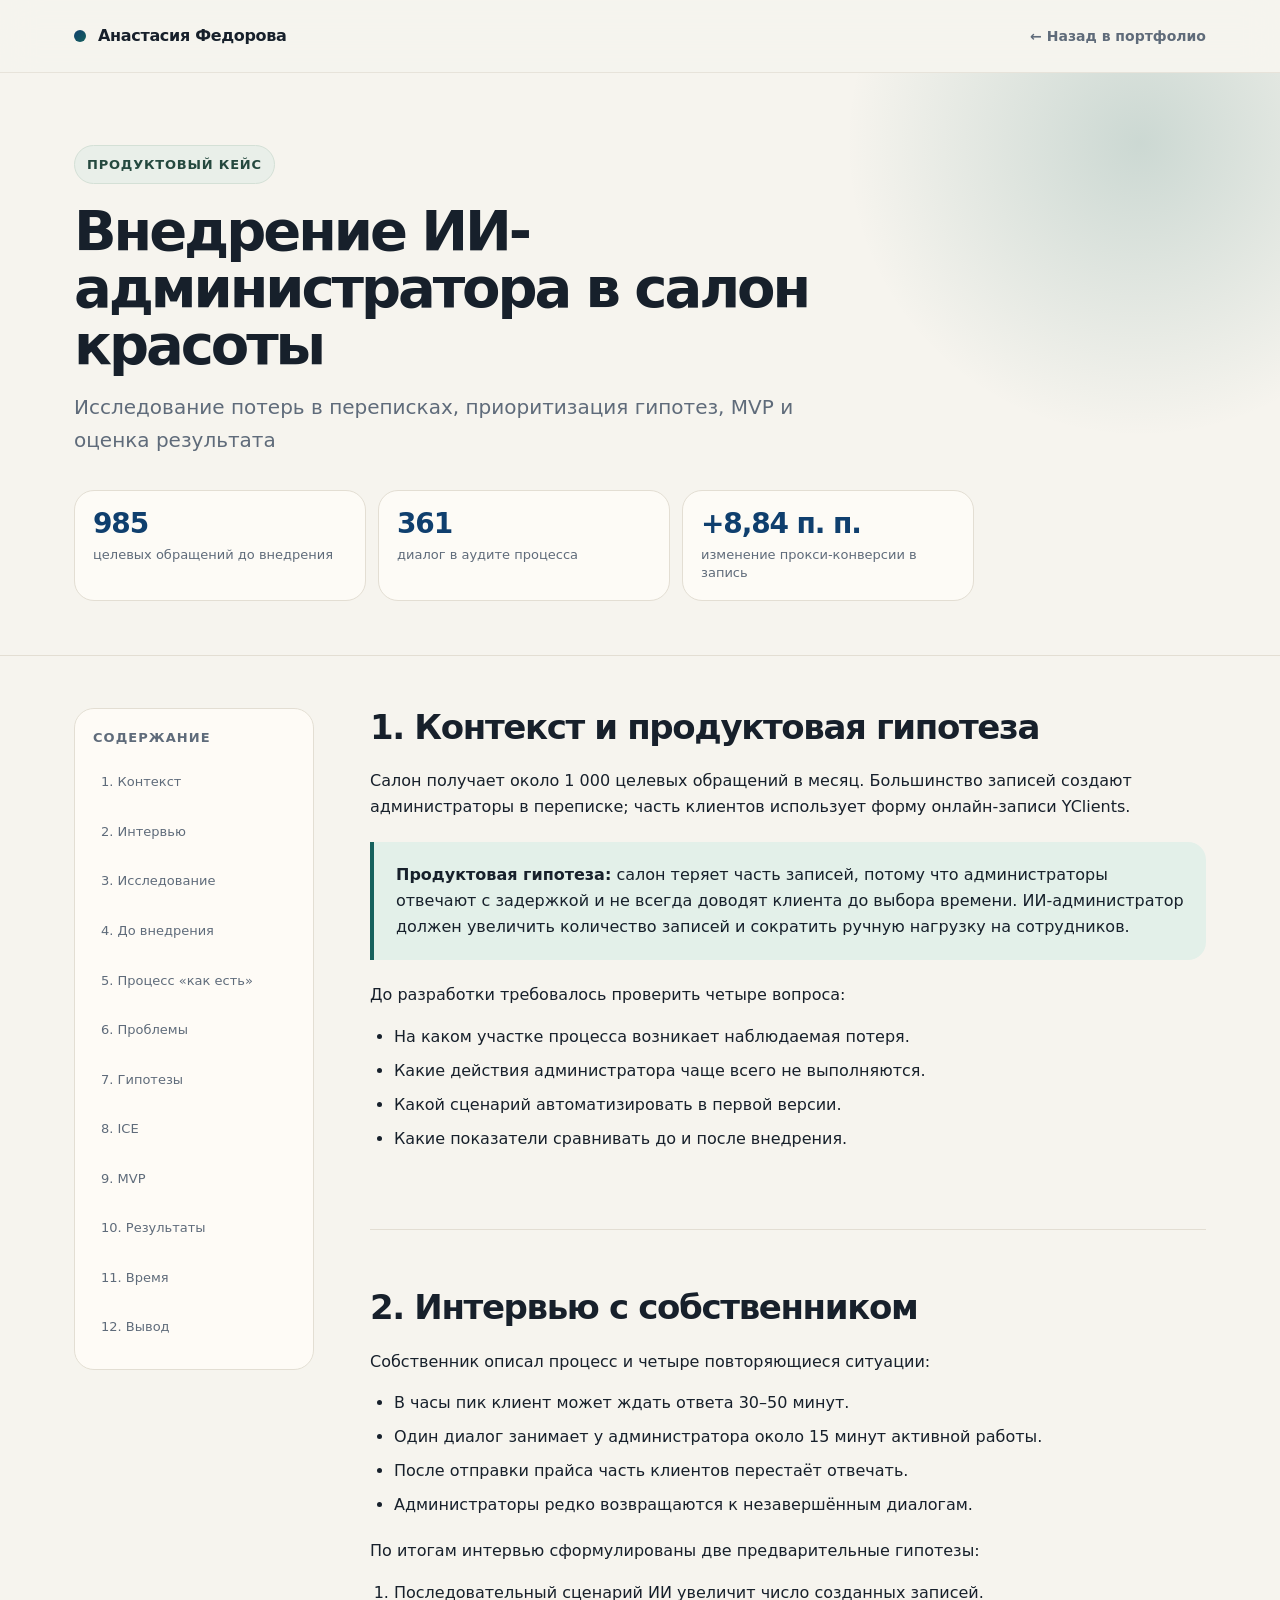
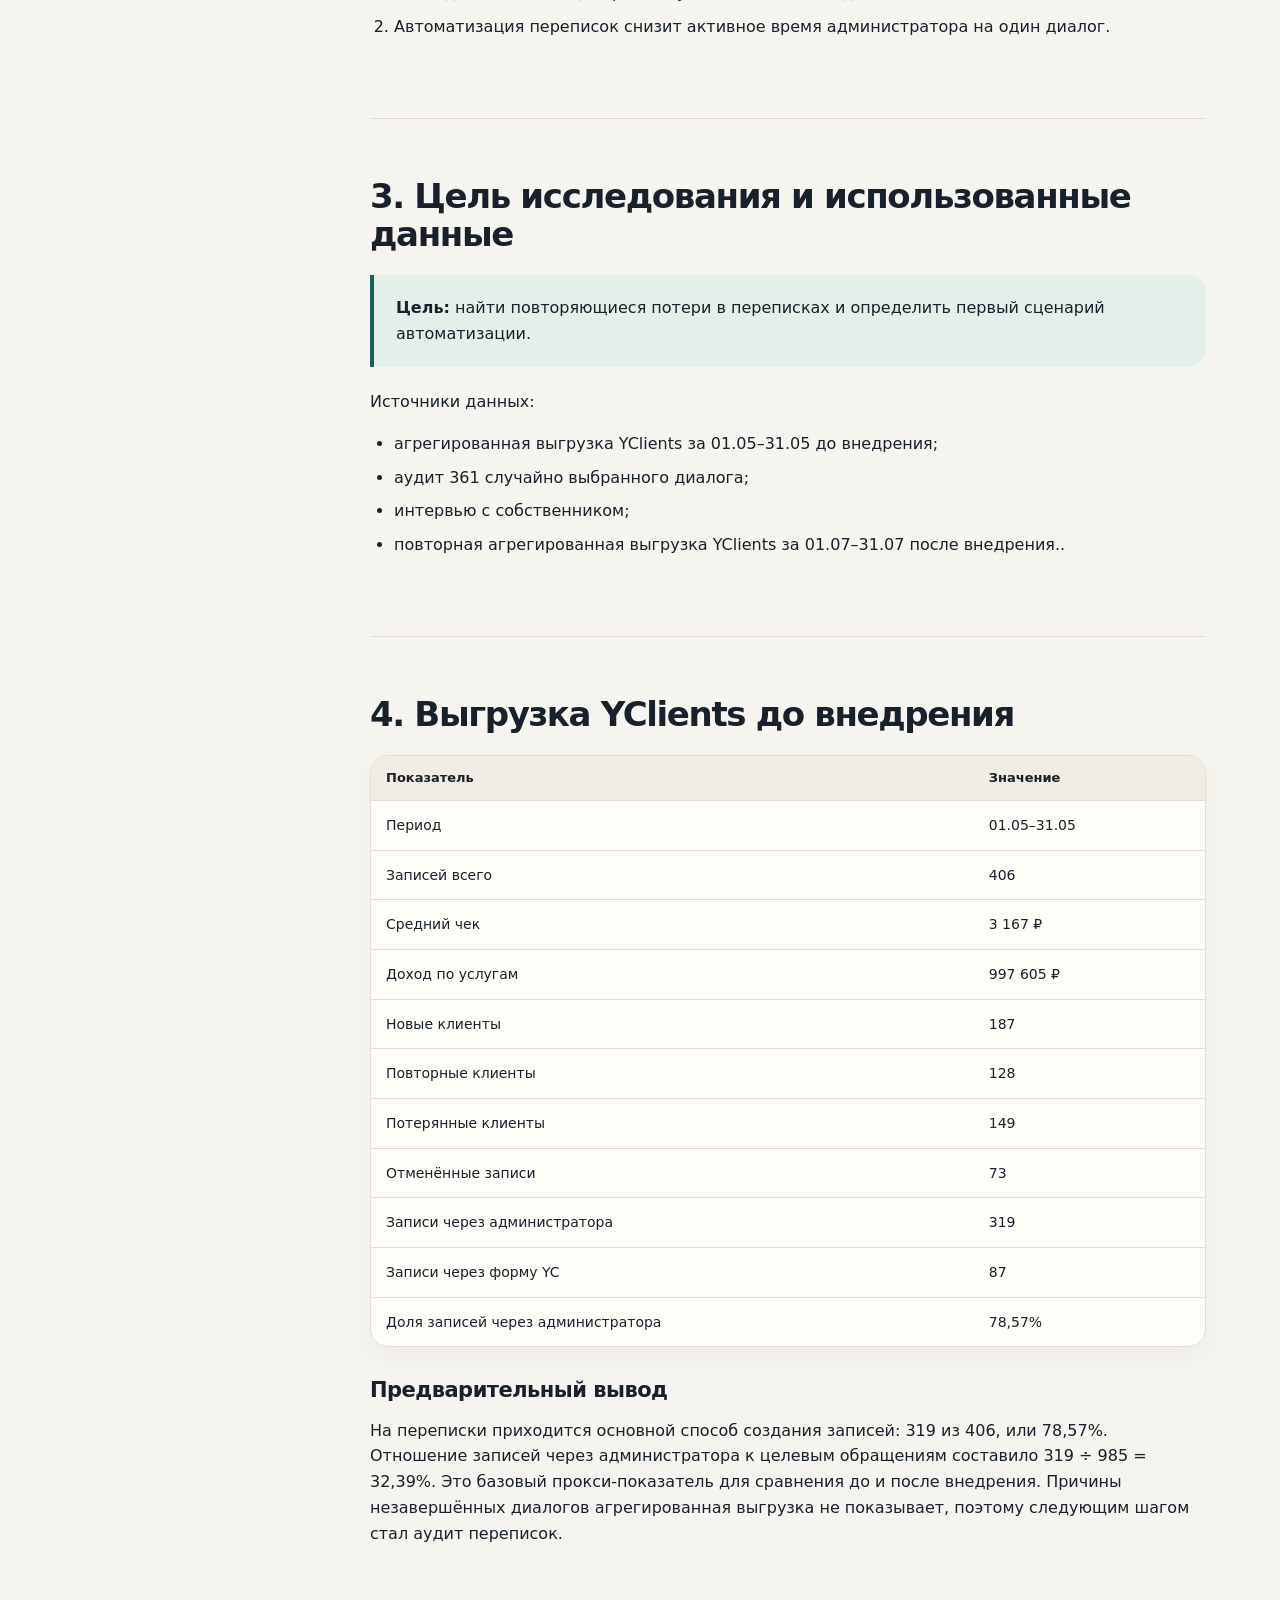
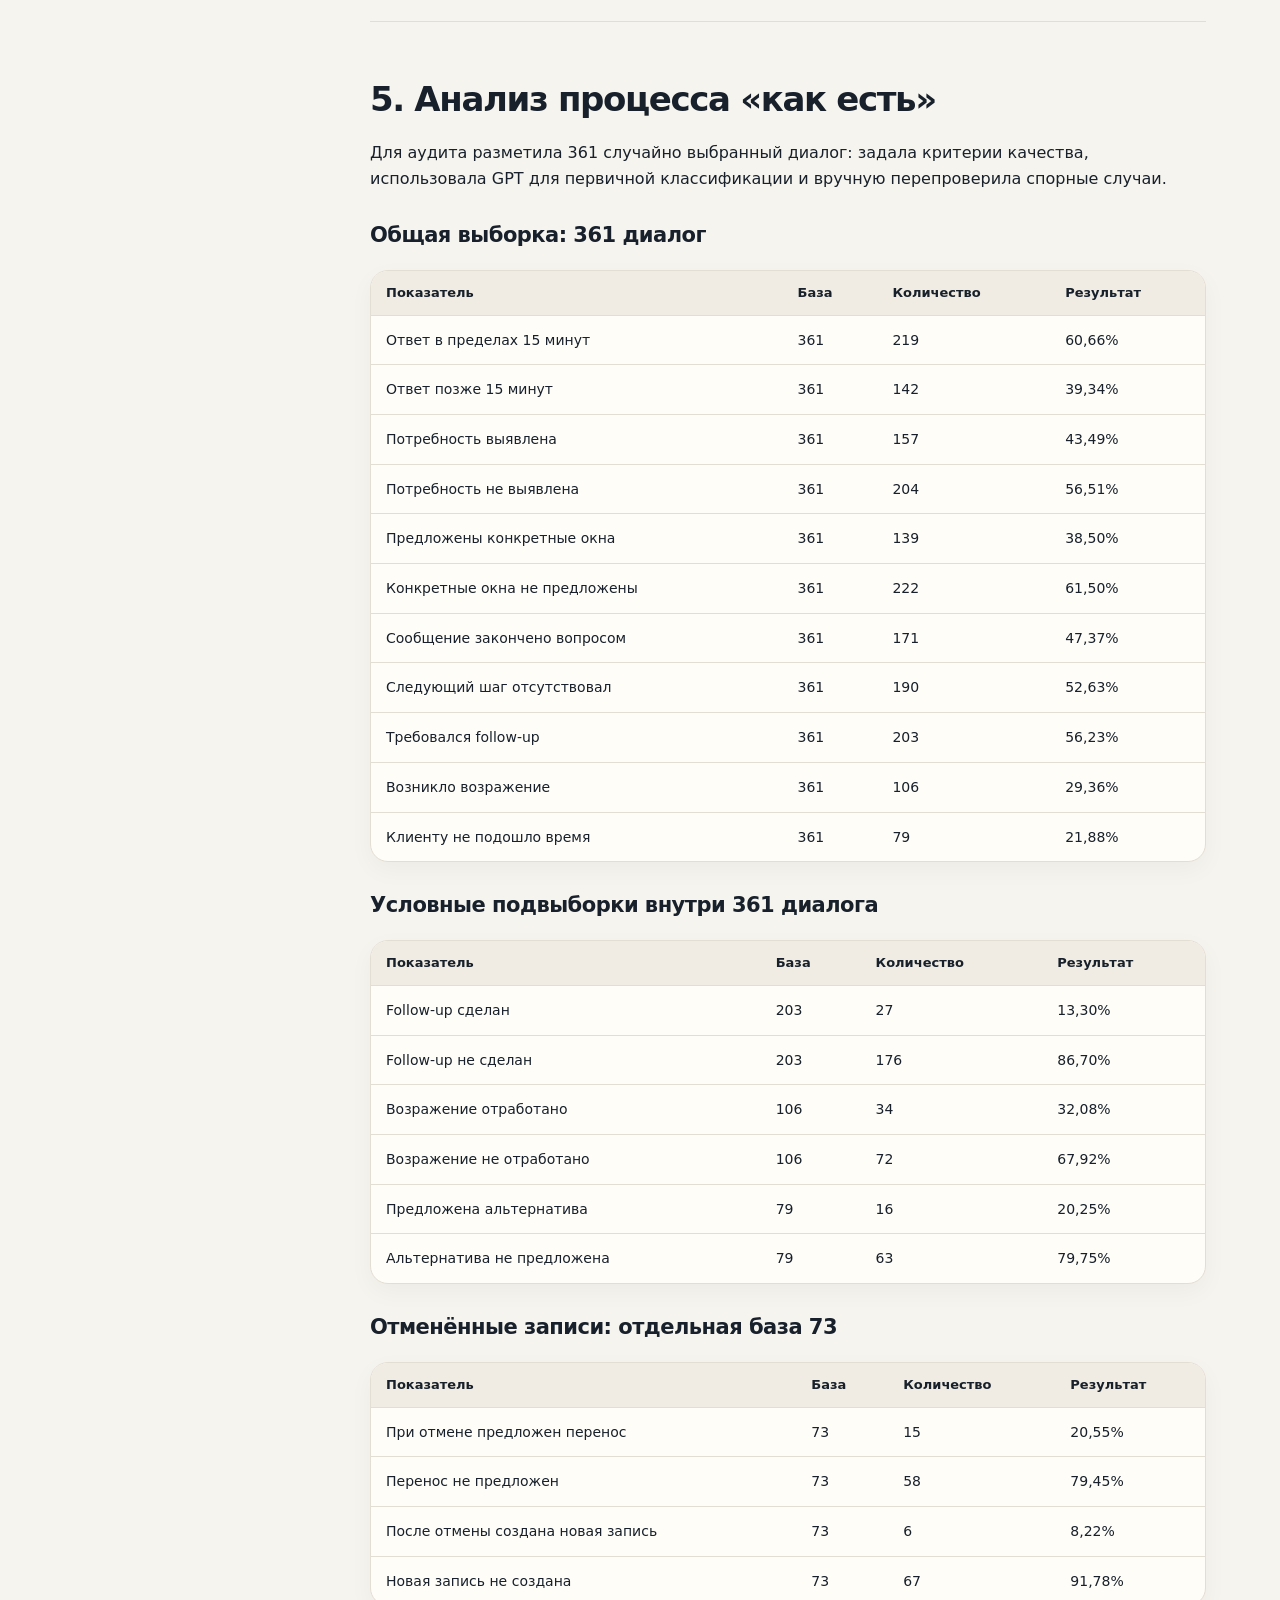
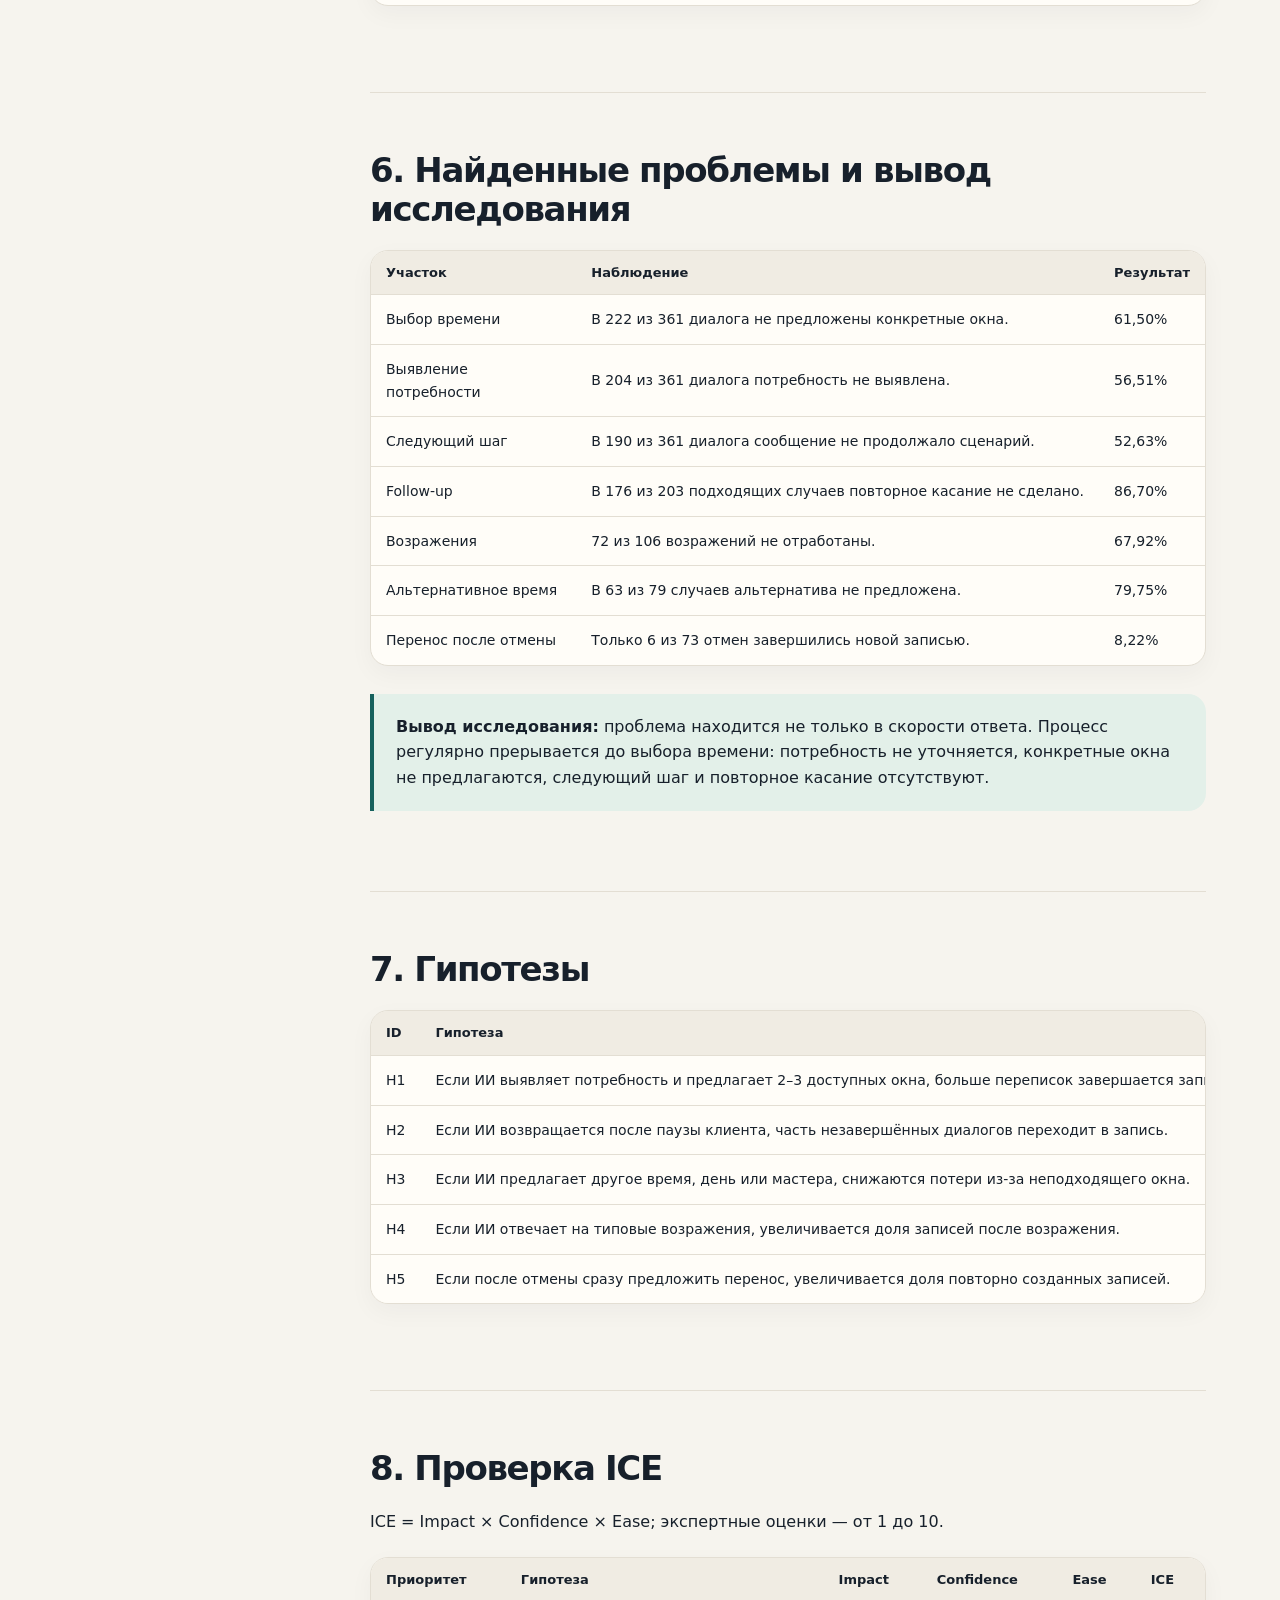
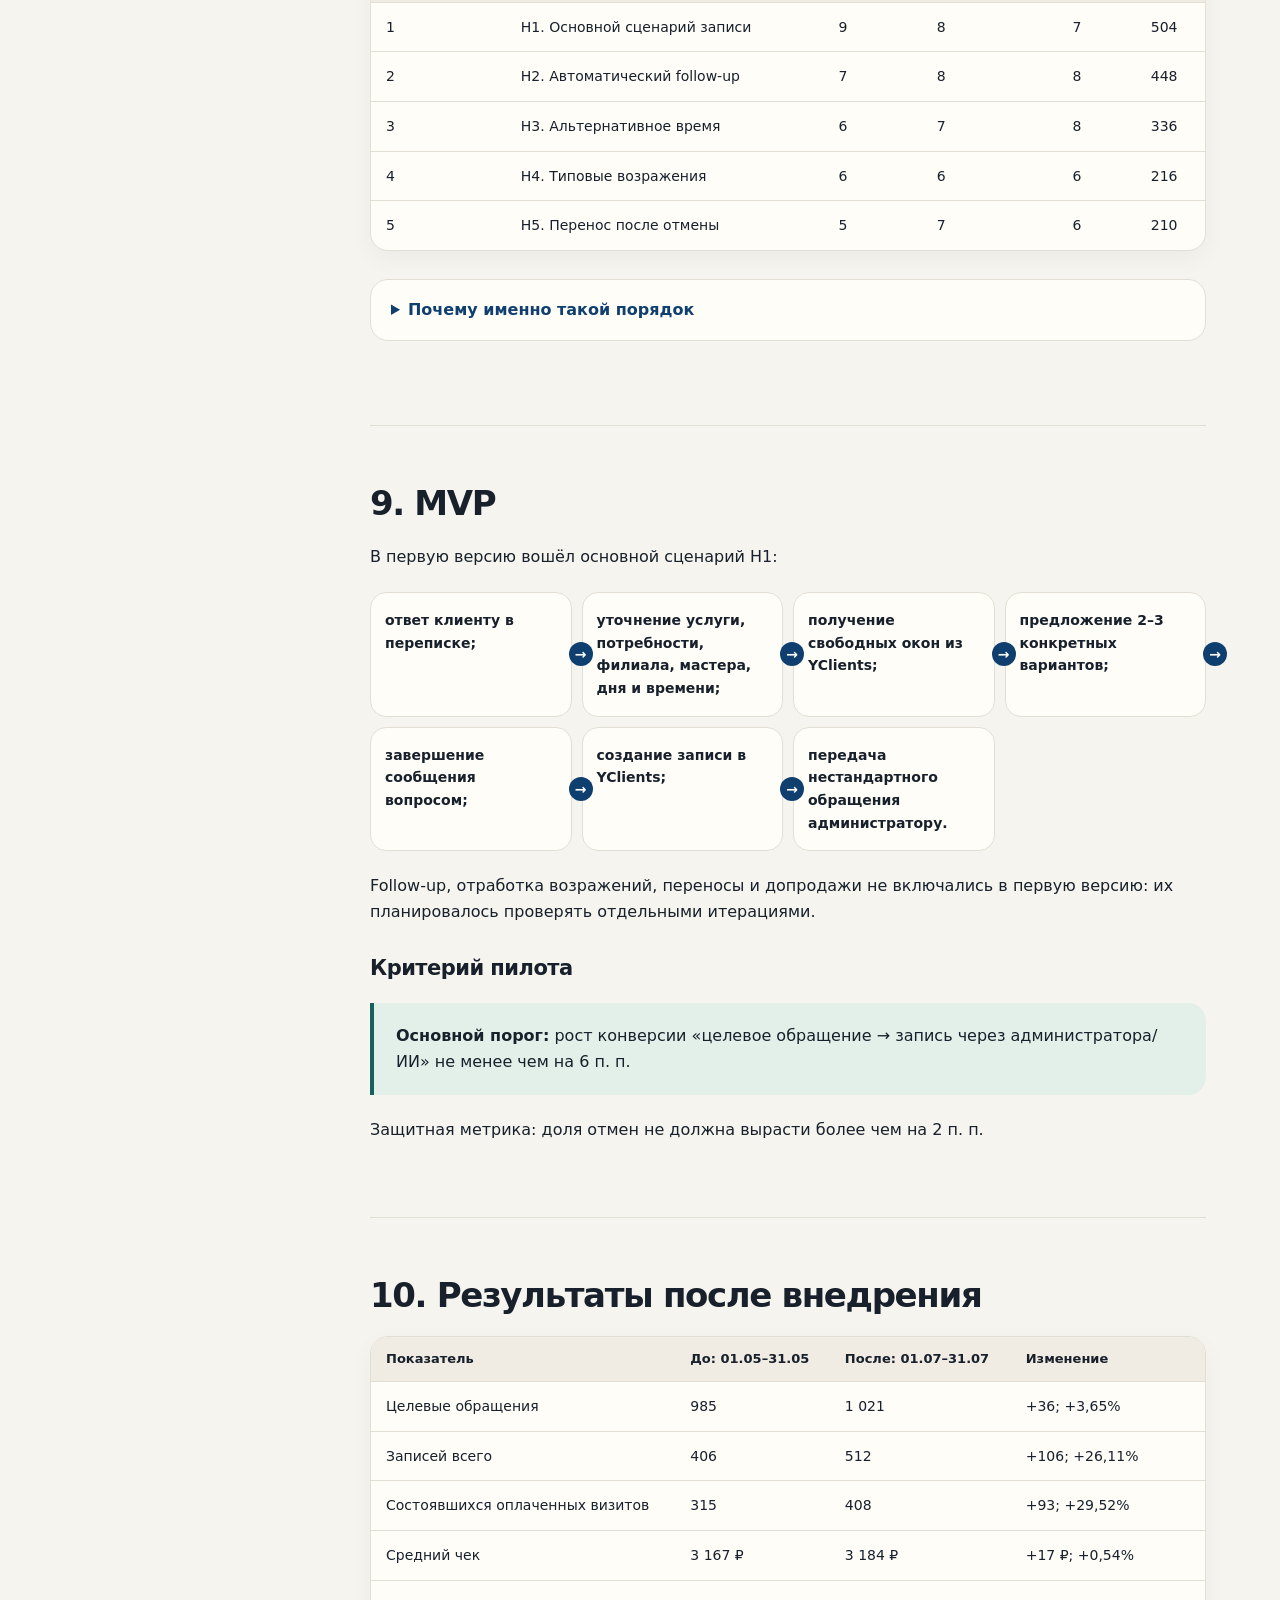
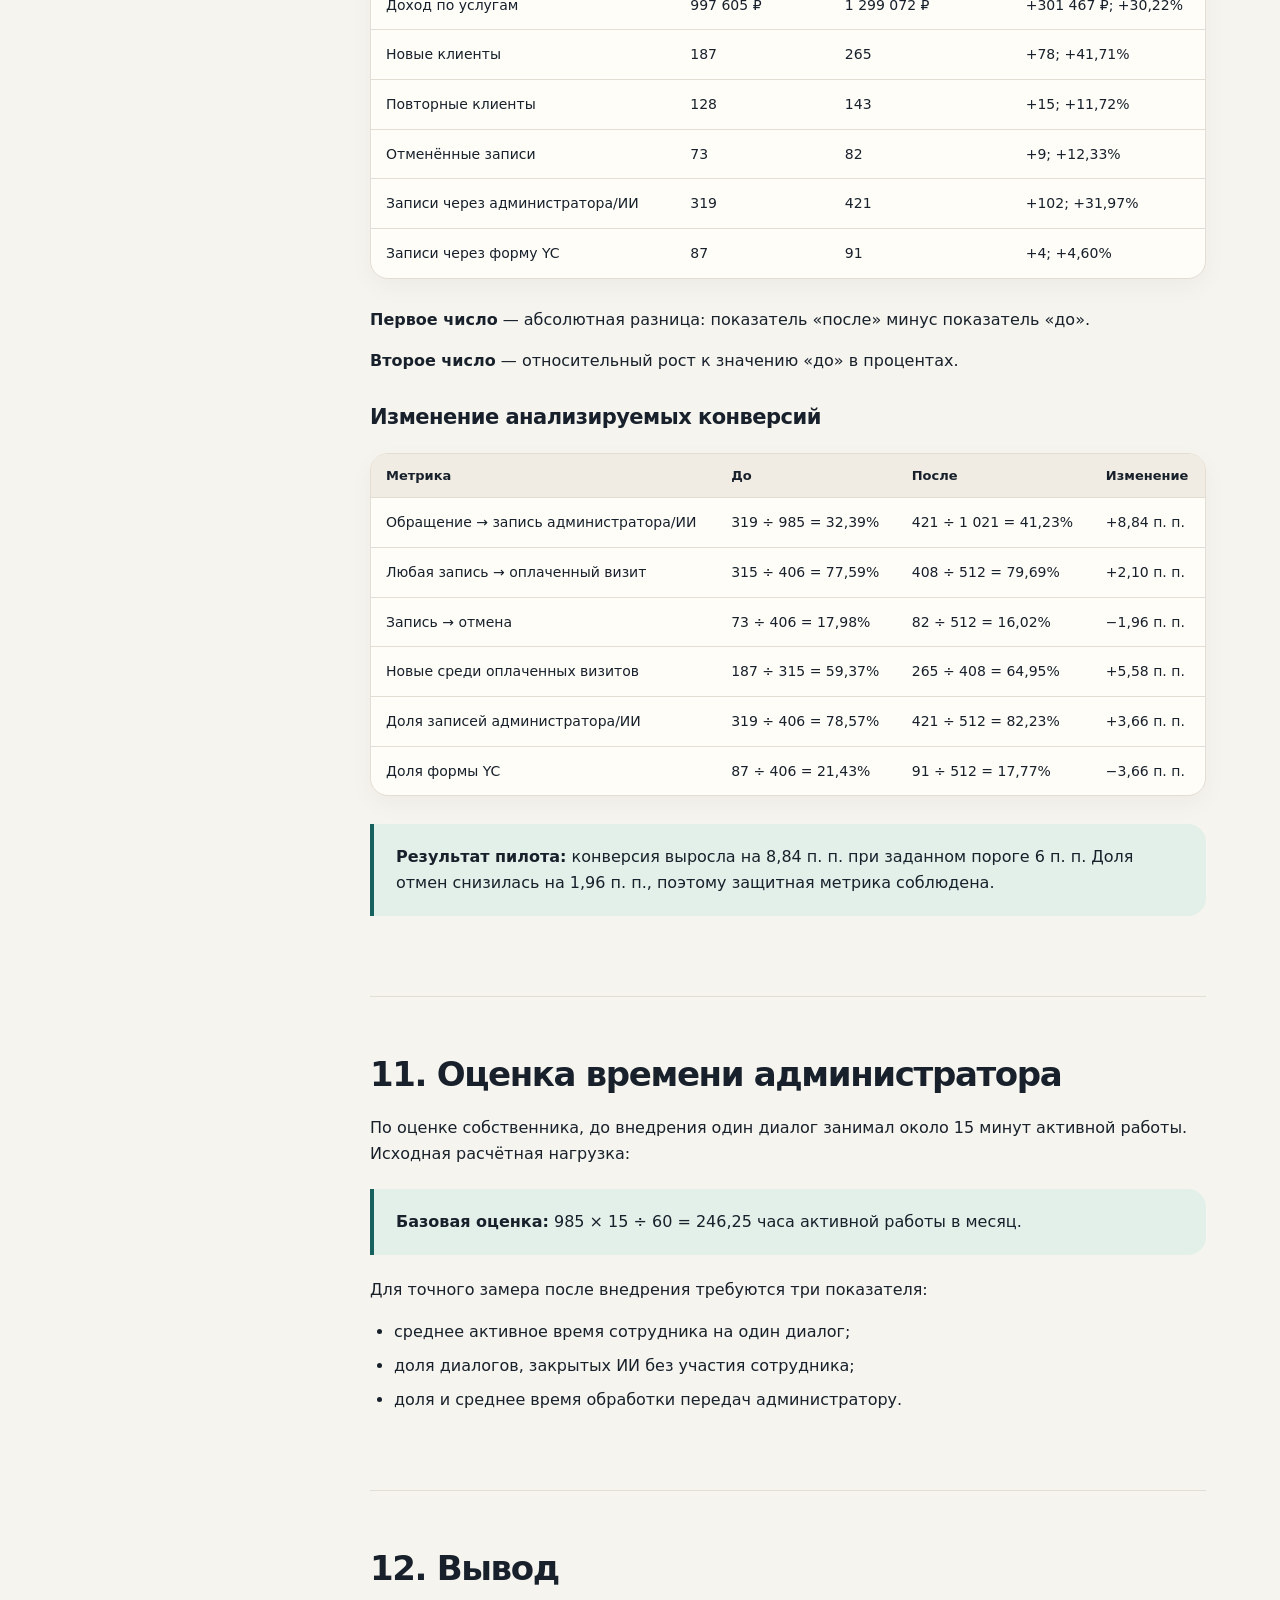
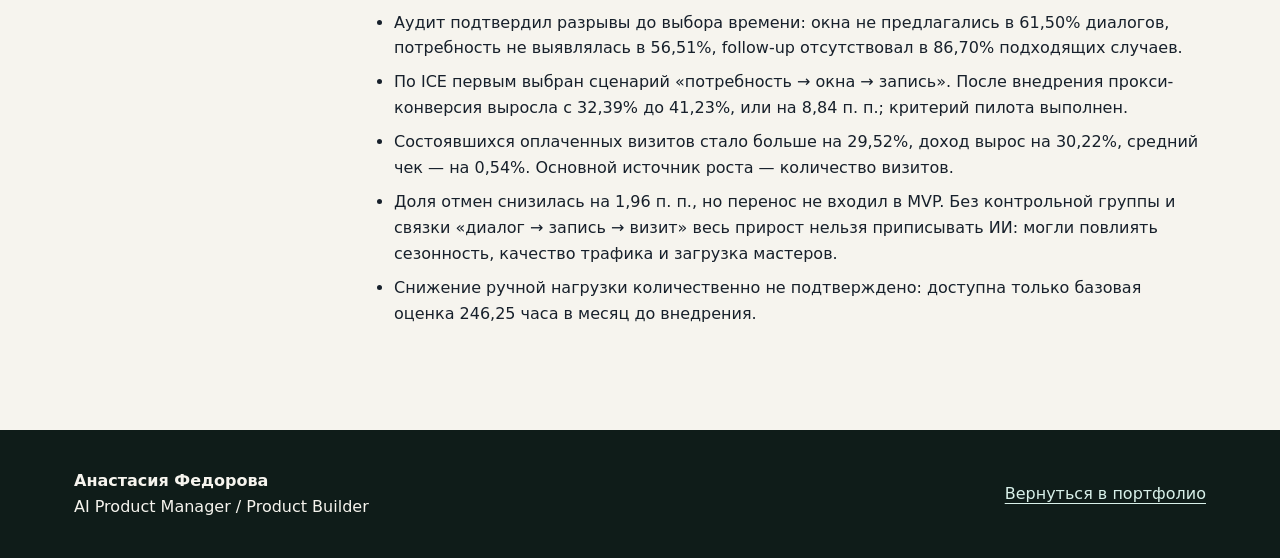
==== cases/ai-admin/index.html @ b1fe60ff "Add AI administrator case page" ====
<!DOCTYPE html>
<html lang="ru">
<head>
  <meta charset="utf-8">
  <meta name="viewport" content="width=device-width, initial-scale=1">
  <title>Внедрение ИИ-администратора в салон красоты</title>
  <meta name="description" content="Исследование потерь в переписках, приоритизация гипотез, MVP и оценка результата.">
  <link rel="stylesheet" href="../../assets/case.css">
</head>
<body>
<header class="site-header"><div class="wrap nav"><a class="brand" href="../../"><span class="brand-dot"></span><span>Анастасия Федорова</span></a><a class="back" href="../../#hermes">← Назад в портфолио</a></div></header>
<main>
<section class="case-hero"><div class="wrap">
  <div class="eyebrow">ПРОДУКТОВЫЙ КЕЙС</div>
  <h1>Внедрение ИИ-администратора в салон красоты</h1>
  <p class="lead">Исследование потерь в переписках, приоритизация гипотез, MVP и оценка результата</p>
  <div class="hero-stats" role="group" aria-label="Ключевые показатели">
    <div class="hero-stat"><strong>985</strong><span>целевых обращений до внедрения</span></div>
    <div class="hero-stat"><strong>361</strong><span>диалог в аудите процесса</span></div>
    <div class="hero-stat"><strong>+8,84 п. п.</strong><span>изменение прокси-конверсии в запись</span></div>
  </div>
</div></section>
<div class="wrap case-layout">
<nav class="toc" aria-label="Содержание кейса"><strong>Содержание</strong><ol>
  <li><a href="#context">1. Контекст</a></li><li><a href="#interview">2. Интервью</a></li><li><a href="#research">3. Исследование</a></li><li><a href="#before">4. До внедрения</a></li><li><a href="#as-is">5. Процесс «как есть»</a></li><li><a href="#problems">6. Проблемы</a></li><li><a href="#hypotheses">7. Гипотезы</a></li><li><a href="#ice">8. ICE</a></li><li><a href="#mvp">9. MVP</a></li><li><a href="#results">10. Результаты</a></li><li><a href="#time">11. Время</a></li><li><a href="#conclusion">12. Вывод</a></li>
</ol></nav>
<article class="case-body">
<section class="case-section" id="context">
  <h2>1. Контекст и продуктовая гипотеза</h2>
  <p>Салон получает около 1 000 целевых обращений в месяц. Большинство записей создают администраторы в переписке; часть клиентов использует форму онлайн-записи YClients.</p>
  <div class="callout"><p><strong>Продуктовая гипотеза:</strong> салон теряет часть записей, потому что администраторы отвечают с задержкой и не всегда доводят клиента до выбора времени. ИИ-администратор должен увеличить количество записей и сократить ручную нагрузку на сотрудников.</p></div>
  <p>До разработки требовалось проверить четыре вопроса:</p>
  <ul><li>На каком участке процесса возникает наблюдаемая потеря.</li><li>Какие действия администратора чаще всего не выполняются.</li><li>Какой сценарий автоматизировать в первой версии.</li><li>Какие показатели сравнивать до и после внедрения.</li></ul>
</section>
<section class="case-section" id="interview">
  <h2>2. Интервью с собственником</h2>
  <p>Собственник описал процесс и четыре повторяющиеся ситуации:</p>
  <ul><li>В часы пик клиент может ждать ответа 30–50 минут.</li><li>Один диалог занимает у администратора около 15 минут активной работы.</li><li>После отправки прайса часть клиентов перестаёт отвечать.</li><li>Администраторы редко возвращаются к незавершённым диалогам.</li></ul>
  <p>По итогам интервью сформулированы две предварительные гипотезы:</p>
  <ol><li>Последовательный сценарий ИИ увеличит число созданных записей.</li><li>Автоматизация переписок снизит активное время администратора на один диалог.</li></ol>
</section>
<section class="case-section" id="research">
  <h2>3. Цель исследования и использованные данные</h2>
  <div class="callout"><p><strong>Цель:</strong> найти повторяющиеся потери в переписках и определить первый сценарий автоматизации.</p></div>
  <p>Источники данных:</p>
  <ul><li>агрегированная выгрузка YClients за 01.05–31.05 до внедрения;</li><li>аудит 361 случайно выбранного диалога;</li><li>интервью с собственником;</li><li>повторная агрегированная выгрузка YClients за 01.07–31.07 после внедрения..</li></ul>
</section>
<section class="case-section" id="before">
  <h2>4. Выгрузка YClients до внедрения</h2>
  <div class="table-wrap"><table aria-label="Выгрузка YClients до внедрения"><thead><tr><th>Показатель</th><th>Значение</th></tr></thead><tbody>
    <tr><td>Период</td><td>01.05–31.05</td></tr><tr><td>Записей всего</td><td>406</td></tr><tr><td>Средний чек</td><td>3 167 ₽</td></tr><tr><td>Доход по услугам</td><td>997 605 ₽</td></tr><tr><td>Новые клиенты</td><td>187</td></tr><tr><td>Повторные клиенты</td><td>128</td></tr><tr><td>Потерянные клиенты</td><td>149</td></tr><tr><td>Отменённые записи</td><td>73</td></tr><tr><td>Записи через администратора</td><td>319</td></tr><tr><td>Записи через форму YC</td><td>87</td></tr><tr><td>Доля записей через администратора</td><td>78,57%</td></tr>
  </tbody></table></div>
  <h3>Предварительный вывод</h3>
  <p>На переписки приходится основной способ создания записей: 319 из 406, или 78,57%. Отношение записей через администратора к целевым обращениям составило 319 ÷ 985 = 32,39%. Это базовый прокси-показатель для сравнения до и после внедрения. Причины незавершённых диалогов агрегированная выгрузка не показывает, поэтому следующим шагом стал аудит переписок.</p>
</section>
<section class="case-section" id="as-is">
  <h2>5. Анализ процесса «как есть»</h2>
  <p>Для аудита разметила 361 случайно выбранный диалог: задала критерии качества, использовала GPT для первичной классификации и вручную перепроверила спорные случаи.</p>
  <h3>Общая выборка: 361 диалог</h3>
  <div class="table-wrap"><table aria-label="Общая выборка: 361 диалог"><thead><tr><th>Показатель</th><th>База</th><th>Количество</th><th>Результат</th></tr></thead><tbody>
    <tr><td>Ответ в пределах 15 минут</td><td>361</td><td>219</td><td>60,66%</td></tr><tr><td>Ответ позже 15 минут</td><td>361</td><td>142</td><td>39,34%</td></tr><tr><td>Потребность выявлена</td><td>361</td><td>157</td><td>43,49%</td></tr><tr><td>Потребность не выявлена</td><td>361</td><td>204</td><td>56,51%</td></tr><tr><td>Предложены конкретные окна</td><td>361</td><td>139</td><td>38,50%</td></tr><tr><td>Конкретные окна не предложены</td><td>361</td><td>222</td><td>61,50%</td></tr><tr><td>Сообщение закончено вопросом</td><td>361</td><td>171</td><td>47,37%</td></tr><tr><td>Следующий шаг отсутствовал</td><td>361</td><td>190</td><td>52,63%</td></tr><tr><td>Требовался follow-up</td><td>361</td><td>203</td><td>56,23%</td></tr><tr><td>Возникло возражение</td><td>361</td><td>106</td><td>29,36%</td></tr><tr><td>Клиенту не подошло время</td><td>361</td><td>79</td><td>21,88%</td></tr>
  </tbody></table></div>
  <h3>Условные подвыборки внутри 361 диалога</h3>
  <div class="table-wrap"><table aria-label="Условные подвыборки внутри 361 диалога"><thead><tr><th>Показатель</th><th>База</th><th>Количество</th><th>Результат</th></tr></thead><tbody>
    <tr><td>Follow-up сделан</td><td>203</td><td>27</td><td>13,30%</td></tr><tr><td>Follow-up не сделан</td><td>203</td><td>176</td><td>86,70%</td></tr><tr><td>Возражение отработано</td><td>106</td><td>34</td><td>32,08%</td></tr><tr><td>Возражение не отработано</td><td>106</td><td>72</td><td>67,92%</td></tr><tr><td>Предложена альтернатива</td><td>79</td><td>16</td><td>20,25%</td></tr><tr><td>Альтернатива не предложена</td><td>79</td><td>63</td><td>79,75%</td></tr>
  </tbody></table></div>
  <h3>Отменённые записи: отдельная база 73</h3>
  <div class="table-wrap"><table aria-label="Отменённые записи: отдельная база 73"><thead><tr><th>Показатель</th><th>База</th><th>Количество</th><th>Результат</th></tr></thead><tbody>
    <tr><td>При отмене предложен перенос</td><td>73</td><td>15</td><td>20,55%</td></tr><tr><td>Перенос не предложен</td><td>73</td><td>58</td><td>79,45%</td></tr><tr><td>После отмены создана новая запись</td><td>73</td><td>6</td><td>8,22%</td></tr><tr><td>Новая запись не создана</td><td>73</td><td>67</td><td>91,78%</td></tr>
  </tbody></table></div>
</section>
<section class="case-section" id="problems">
  <h2>6. Найденные проблемы и вывод исследования</h2>
  <div class="table-wrap"><table aria-label="Найденные проблемы и вывод исследования"><thead><tr><th>Участок</th><th>Наблюдение</th><th>Результат</th></tr></thead><tbody>
    <tr><td>Выбор времени</td><td>В 222 из 361 диалога не предложены конкретные окна.</td><td>61,50%</td></tr><tr><td>Выявление потребности</td><td>В 204 из 361 диалога потребность не выявлена.</td><td>56,51%</td></tr><tr><td>Следующий шаг</td><td>В 190 из 361 диалога сообщение не продолжало сценарий.</td><td>52,63%</td></tr><tr><td>Follow-up</td><td>В 176 из 203 подходящих случаев повторное касание не сделано.</td><td>86,70%</td></tr><tr><td>Возражения</td><td>72 из 106 возражений не отработаны.</td><td>67,92%</td></tr><tr><td>Альтернативное время</td><td>В 63 из 79 случаев альтернатива не предложена.</td><td>79,75%</td></tr><tr><td>Перенос после отмены</td><td>Только 6 из 73 отмен завершились новой записью.</td><td>8,22%</td></tr>
  </tbody></table></div>
  <div class="callout"><p><strong>Вывод исследования:</strong> проблема находится не только в скорости ответа. Процесс регулярно прерывается до выбора времени: потребность не уточняется, конкретные окна не предлагаются, следующий шаг и повторное касание отсутствуют.</p></div>
</section>
<section class="case-section" id="hypotheses">
  <h2>7. Гипотезы</h2>
  <div class="table-wrap"><table aria-label="Гипотезы"><thead><tr><th>ID</th><th>Гипотеза</th><th>Метрика</th></tr></thead><tbody>
    <tr><td>H1</td><td>Если ИИ выявляет потребность и предлагает 2–3 доступных окна, больше переписок завершается записью.</td><td>записи администратора/ИИ ÷ целевые обращения</td></tr><tr><td>H2</td><td>Если ИИ возвращается после паузы клиента, часть незавершённых диалогов переходит в запись.</td><td>Записи после follow-up</td></tr><tr><td>H3</td><td>Если ИИ предлагает другое время, день или мастера, снижаются потери из-за неподходящего окна.</td><td>Неподходящее время → запись</td></tr><tr><td>H4</td><td>Если ИИ отвечает на типовые возражения, увеличивается доля записей после возражения.</td><td>Возражение → запись</td></tr><tr><td>H5</td><td>Если после отмены сразу предложить перенос, увеличивается доля повторно созданных записей.</td><td>Отмена → новая запись</td></tr>
  </tbody></table></div>
</section>
<section class="case-section" id="ice">
  <h2>8. Проверка ICE</h2>
  <p>ICE = Impact × Confidence × Ease; экспертные оценки — от 1 до 10.</p>
  <div class="table-wrap"><table aria-label="Проверка ICE"><thead><tr><th>Приоритет</th><th>Гипотеза</th><th>Impact</th><th>Confidence</th><th>Ease</th><th>ICE</th></tr></thead><tbody>
    <tr><td>1</td><td>H1. Основной сценарий записи</td><td>9</td><td>8</td><td>7</td><td>504</td></tr><tr><td>2</td><td>H2. Автоматический follow-up</td><td>7</td><td>8</td><td>8</td><td>448</td></tr><tr><td>3</td><td>H3. Альтернативное время</td><td>6</td><td>7</td><td>8</td><td>336</td></tr><tr><td>4</td><td>H4. Типовые возражения</td><td>6</td><td>6</td><td>6</td><td>216</td></tr><tr><td>5</td><td>H5. Перенос после отмены</td><td>5</td><td>7</td><td>6</td><td>210</td></tr>
  </tbody></table></div>
  <details><summary>Почему именно такой порядок</summary><div class="details-body">
    <div class="table-wrap"><table aria-label="Почему именно такой порядок"><thead><tr><th>Гипотеза</th><th>Размер обнаруженного разрыва</th><th>Близость к основной метрике</th></tr></thead><tbody>
      <tr><td>Основной сценарий</td><td>190–222 диалога</td><td>Непосредственно ведёт к записи</td></tr><tr><td>Follow-up</td><td>176 случаев</td><td>Возвращает незавершённый диалог</td></tr><tr><td>Альтернативное время</td><td>63 случая</td><td>Сохраняет клиента с намерением записаться</td></tr><tr><td>Возражения</td><td>72 случая</td><td>Может вернуть часть сомневающихся</td></tr><tr><td>Перенос после отмены</td><td>73 отмены</td><td>Работает уже после созданной записи</td></tr>
    </tbody></table></div>
    <h3>H1. Основной сценарий записи — 504</h3><p>Гипотеза: если ИИ выявляет потребность, предлагает конкретные окна и задаёт следующий вопрос, больше переписок завершится записью.</p>
    <h4>Основание:</h4><ul><li>потребность не выявлена в 204 из 361 диалога — <strong>56,51%</strong>;</li><li>конкретные окна не предложены в 222 из 361 — <strong>61,50%</strong>;</li><li>следующий шаг отсутствовал в 190 из 361 — <strong>52,63%</strong>.</li></ul>
    <h4>Оценки:</h4><ul><li><strong>Impact — 9.</strong> Сценарий непосредственно ведёт к основной метрике — созданию записи. Он затрагивает больше половины проверенных диалогов.</li><li><strong>Confidence — 8.</strong> Аудит показывает сразу три крупных разрыва. Не 9–10, потому что мы не знаем, насколько каждый из них влияет на фактическую запись.</li><li><strong>Ease — 7.</strong> Сценарий понятен, но требует логики диалога, получения свободных окон и интеграции с YClients.</li></ul>
    <h3>H2. Автоматический follow-up — 448</h3><p>Гипотеза: если ИИ повторно обращается к клиенту после паузы, часть незавершённых диалогов перейдёт в запись.</p>
    <h4>Основание:</h4><ul><li>follow-up требовался в 203 диалогах;</li><li>сделан только в 27;</li><li>не сделан в 176;</li><li>доля выполненных follow-up — <strong>13,30%</strong>.</li></ul>
    <h4>Оценки:</h4><ul><li><strong>Impact — 7.</strong> Проблема крупная, но follow-up работает уже после того, как клиент не продолжил основной сценарий.</li><li><strong>Confidence — 8.</strong> Разрыв подтверждён большой подвыборкой: 176 пропущенных действий. Но связь follow-up с записью ещё не измерена.</li><li><strong>Ease — 8.</strong> Сценарий проще основной записи: определить паузу, отправить сообщение, остановить цепочку при ответе.</li></ul>
    <h3>H3. Альтернативное время — 336</h3><p>Гипотеза: если при неподходящем времени предложить другой день, время или мастера, часть клиентов продолжит запись.</p>
    <h4>Основание:</h4><ul><li>время не подошло в 79 диалогах;</li><li>альтернатива предложена в 16;</li><li>не предложена в 63;</li><li>доля предложения альтернативы — <strong>20,25%</strong>.</li></ul>
    <h4>Оценки:</h4><ul><li><strong>Impact — 6.</strong> Клиенты уже проявили намерение записаться, но сценарий относится только к подгруппе из 79 случаев.</li><li><strong>Confidence — 7.</strong> Проблема подтверждена аудитом, но неизвестно, сколько из 63 клиентов записались бы после альтернативы.</li><li><strong>Ease — 8.</strong> Если получение свободных окон уже реализовано, добавить 2–3 альтернативы относительно просто.</li></ul>
    <h3>H4. Типовые возражения — 216</h3><p>Гипотеза: если ИИ отрабатывает типовые возражения, увеличится доля записей после возражения.</p>
    <h4>Основание:</h4><ul><li>возражение возникло в 106 диалогах;</li><li>отработано в 34;</li><li>не отработано в 72;</li><li>доля отработки — <strong>32,08%</strong>.</li></ul>
    <h4>Оценки:</h4><ul><li><strong>Impact — 6.</strong> Потенциал есть, но возражения возникают не во всех диалогах и не каждое можно устранить ответом.</li><li><strong>Confidence — 6.</strong> Известно только наличие разрыва. Нет распределения возражений по типам и связи между отработкой и записью.</li><li><strong>Ease — 6.</strong> Нужно классифицировать возражения, подготовить ответы, учесть ограничения и настроить передачу сложных случаев сотруднику.</li></ul>
    <h3>H5. Перенос после отмены — 210</h3><p>Гипотеза: если после отмены сразу предложить перенос, увеличится количество повторно созданных записей.</p>
    <h4>Основание:</h4><ul><li>отменено 73 записи;</li><li>перенос предложен в 15 случаях — <strong>20,55%</strong>;</li><li>новая запись создана в 6 случаях — <strong>8,22%</strong>.</li></ul>
    <h4>Оценки:</h4><ul><li><strong>Impact — 5.</strong> Это важный сценарий, но он работает только после отмены и не влияет на первичное доведение обращения до записи.</li><li><strong>Confidence — 7.</strong> Низкая доля переносов подтверждена выгрузкой. Но неизвестно, были ли шесть новых записей результатом предложения переноса.</li><li><strong>Ease — 6.</strong> Нужны триггер отмены, получение новых окон, повторный контакт и защита от нежелательных сообщений.</li></ul>
    <p>H1 получила высший приоритет: она относится к основной базе обращений, опирается на несколько подтверждённых разрывов процесса и напрямую связана с созданием записи. Более низкий Ease отражает необходимость интеграции с YClients.</p>
  </div></details>
</section>
<section class="case-section" id="mvp">
  <h2>9. MVP</h2><p>В первую версию вошёл основной сценарий H1:</p>
  <div class="flow"><div>ответ клиенту в переписке;</div><div>уточнение услуги, потребности, филиала, мастера, дня и времени;</div><div>получение свободных окон из YClients;</div><div>предложение 2–3 конкретных вариантов;</div><div>завершение сообщения вопросом;</div><div>создание записи в YClients;</div><div>передача нестандартного обращения администратору.</div></div>
  <p>Follow-up, отработка возражений, переносы и допродажи не включались в первую версию: их планировалось проверять отдельными итерациями.</p>
  <h3>Критерий пилота</h3><div class="callout"><p><strong>Основной порог:</strong> рост конверсии «целевое обращение → запись через администратора/ИИ» не менее чем на 6 п. п.</p></div>
  <p>Защитная метрика: доля отмен не должна вырасти более чем на 2 п. п.</p>
</section>
<section class="case-section" id="results">
  <h2>10. Результаты после внедрения</h2>
  <div class="table-wrap"><table aria-label="Результаты после внедрения"><thead><tr><th>Показатель</th><th>До: 01.05–31.05</th><th>После: 01.07–31.07</th><th>Изменение</th></tr></thead><tbody>
    <tr><td>Целевые обращения</td><td>985</td><td>1 021</td><td>+36; +3,65%</td></tr><tr><td>Записей всего</td><td>406</td><td>512</td><td>+106; +26,11%</td></tr><tr><td>Состоявшихся оплаченных визитов</td><td>315</td><td>408</td><td>+93; +29,52%</td></tr><tr><td>Средний чек</td><td>3 167 ₽</td><td>3 184 ₽</td><td>+17 ₽; +0,54%</td></tr><tr><td>Доход по услугам</td><td>997 605 ₽</td><td>1 299 072 ₽</td><td>+301 467 ₽; +30,22%</td></tr><tr><td>Новые клиенты</td><td>187</td><td>265</td><td>+78; +41,71%</td></tr><tr><td>Повторные клиенты</td><td>128</td><td>143</td><td>+15; +11,72%</td></tr><tr><td>Отменённые записи</td><td>73</td><td>82</td><td>+9; +12,33%</td></tr><tr><td>Записи через администратора/ИИ</td><td>319</td><td>421</td><td>+102; +31,97%</td></tr><tr><td>Записи через форму YC</td><td>87</td><td>91</td><td>+4; +4,60%</td></tr>
  </tbody></table></div>
  <p><strong>Первое число</strong> — абсолютная разница: показатель «после» минус показатель «до».</p><p><strong>Второе число</strong> — относительный рост к значению «до» в процентах.</p>
  <h3>Изменение анализируемых конверсий</h3>
  <div class="table-wrap"><table aria-label="Изменение анализируемых конверсий"><thead><tr><th>Метрика</th><th>До</th><th>После</th><th>Изменение</th></tr></thead><tbody>
    <tr><td>Обращение → запись администратора/ИИ</td><td>319 ÷ 985 = 32,39%</td><td>421 ÷ 1 021 = 41,23%</td><td>+8,84 п. п.</td></tr><tr><td>Любая запись → оплаченный визит</td><td>315 ÷ 406 = 77,59%</td><td>408 ÷ 512 = 79,69%</td><td>+2,10 п. п.</td></tr><tr><td>Запись → отмена</td><td>73 ÷ 406 = 17,98%</td><td>82 ÷ 512 = 16,02%</td><td>−1,96 п. п.</td></tr><tr><td>Новые среди оплаченных визитов</td><td>187 ÷ 315 = 59,37%</td><td>265 ÷ 408 = 64,95%</td><td>+5,58 п. п.</td></tr><tr><td>Доля записей администратора/ИИ</td><td>319 ÷ 406 = 78,57%</td><td>421 ÷ 512 = 82,23%</td><td>+3,66 п. п.</td></tr><tr><td>Доля формы YC</td><td>87 ÷ 406 = 21,43%</td><td>91 ÷ 512 = 17,77%</td><td>−3,66 п. п.</td></tr>
  </tbody></table></div>
  <div class="callout"><p><strong>Результат пилота:</strong> конверсия выросла на 8,84 п. п. при заданном пороге 6 п. п. Доля отмен снизилась на 1,96 п. п., поэтому защитная метрика соблюдена.</p></div>
</section>
<section class="case-section" id="time">
  <h2>11. Оценка времени администратора</h2><p>По оценке собственника, до внедрения один диалог занимал около 15 минут активной работы. Исходная расчётная нагрузка:</p>
  <div class="callout"><p><strong>Базовая оценка:</strong> 985 × 15 ÷ 60 = 246,25 часа активной работы в месяц.</p></div>
  <p>Для точного замера после внедрения требуются три показателя:</p><ul><li>среднее активное время сотрудника на один диалог;</li><li>доля диалогов, закрытых ИИ без участия сотрудника;</li><li>доля и среднее время обработки передач администратору.</li></ul>
</section>
<section class="case-section" id="conclusion">
  <h2>12. Вывод</h2><ul>
    <li>Аудит подтвердил разрывы до выбора времени: окна не предлагались в 61,50% диалогов, потребность не выявлялась в 56,51%, follow-up отсутствовал в 86,70% подходящих случаев.</li>
    <li>По ICE первым выбран сценарий «потребность → окна → запись». После внедрения прокси-конверсия выросла с 32,39% до 41,23%, или на 8,84 п. п.; критерий пилота выполнен.</li>
    <li>Состоявшихся оплаченных визитов стало больше на 29,52%, доход вырос на 30,22%, средний чек — на 0,54%. Основной источник роста — количество визитов.</li>
    <li>Доля отмен снизилась на 1,96 п. п., но перенос не входил в MVP. Без контрольной группы и связки «диалог → запись → визит» весь прирост нельзя приписывать ИИ: могли повлиять сезонность, качество трафика и загрузка мастеров.</li>
    <li>Снижение ручной нагрузки количественно не подтверждено: доступна только базовая оценка 246,25 часа в месяц до внедрения.</li>
  </ul>
</section>
</article></div>
</main>
<footer class="footer"><div class="wrap footer-inner"><div><strong>Анастасия Федорова</strong><br>AI Product Manager / Product Builder</div><a href="../../#hermes">Вернуться в портфолио</a></div></footer>
</body>
</html>
---- assets/case.css ----
:root{
  --bg:#f6f4ee;--paper:#fffdf8;--ink:#17202b;--muted:#5f6b7a;--line:#e3ded3;
  --accent:#0f3f6e;--accent2:#16615d;--green:#e3f0e9;--sand:#eee5d2;
  --shadow:0 18px 50px rgba(23,32,43,.10);--radius:24px;--max:1180px;
}
*{box-sizing:border-box}
html{scroll-behavior:smooth;scroll-padding-top:92px}
body{margin:0;font-family:Inter,ui-sans-serif,system-ui,-apple-system,BlinkMacSystemFont,"Segoe UI",Arial,sans-serif;background:var(--bg);color:var(--ink);line-height:1.62}
a{color:inherit;text-decoration:none}
a:focus-visible,summary:focus-visible{outline:3px solid #e5a83d;outline-offset:4px;border-radius:8px}
.wrap{max-width:var(--max);margin:0 auto;padding:0 24px}
.site-header{position:sticky;top:0;z-index:30;background:rgba(246,244,238,.9);backdrop-filter:blur(18px);border-bottom:1px solid rgba(227,222,211,.75)}
.nav{min-height:72px;display:flex;align-items:center;justify-content:space-between;gap:24px}
.brand{display:flex;align-items:center;gap:12px;font-weight:800;letter-spacing:-.02em}
.brand-dot{width:12px;height:12px;border-radius:50%;background:linear-gradient(135deg,var(--accent),var(--accent2))}
.back{font-size:14px;color:var(--muted);font-weight:700}
.back:hover{color:var(--ink)}
.case-hero{padding:72px 0 54px;position:relative;overflow:hidden;border-bottom:1px solid var(--line)}
.case-hero:before{content:"";position:absolute;right:-170px;top:-240px;width:620px;height:620px;border-radius:50%;background:radial-gradient(circle,rgba(22,97,93,.19),transparent 67%);pointer-events:none}
.eyebrow{display:inline-flex;padding:8px 12px;border:1px solid #d4e0d6;border-radius:999px;background:#e9efe9;color:#25493f;font-size:13px;font-weight:800;text-transform:uppercase;letter-spacing:.06em}
h1{font-size:56px;line-height:1.02;letter-spacing:-.055em;margin:18px 0 18px;max-width:900px}
.lead{font-size:20px;color:var(--muted);max-width:780px;margin:0}
.hero-stats{display:grid;grid-template-columns:repeat(3,1fr);gap:12px;margin-top:34px;max-width:900px}
.hero-stat{background:rgba(255,253,248,.82);border:1px solid var(--line);border-radius:20px;padding:18px}
.hero-stat strong{display:block;color:var(--accent);font-size:28px;line-height:1.1;letter-spacing:-.04em}
.hero-stat span{display:block;margin-top:6px;color:var(--muted);font-size:13px;line-height:1.4}
.case-layout{display:grid;grid-template-columns:240px minmax(0,840px);gap:56px;align-items:start;padding-top:52px;padding-bottom:84px}
.toc{position:sticky;top:96px;border:1px solid var(--line);border-radius:20px;background:rgba(255,253,248,.82);padding:18px}
.toc strong{display:block;margin-bottom:10px;font-size:13px;text-transform:uppercase;letter-spacing:.08em;color:var(--muted)}
.toc ol{list-style:none;padding:0;margin:0;display:grid;gap:2px}
.toc a{display:block;padding:7px 8px;border-radius:9px;color:var(--muted);font-size:13px;line-height:1.35}
.toc a:hover{background:var(--green);color:var(--ink)}
.case-body{min-width:0}
.case-section{padding:0 0 58px;margin:0 0 58px;border-bottom:1px solid var(--line)}
.case-section:last-child{border-bottom:0;margin-bottom:0;padding-bottom:0}
h2{font-size:34px;line-height:1.12;letter-spacing:-.04em;margin:0 0 22px}
h3{font-size:21px;line-height:1.25;letter-spacing:-.025em;margin:30px 0 14px}
h4{font-size:17px;margin:24px 0 10px}
p{margin:0 0 16px}
ul,ol{margin:14px 0 20px;padding-left:24px}
li{margin:8px 0}
.callout{padding:20px 22px;margin:22px 0;border-left:4px solid var(--accent2);border-radius:0 18px 18px 0;background:var(--green)}
.callout p:last-child{margin-bottom:0}
.table-wrap{overflow-x:auto;margin:22px 0 28px;border:1px solid var(--line);border-radius:18px;background:var(--paper);box-shadow:0 8px 24px rgba(23,32,43,.04)}
table{width:100%;border-collapse:collapse;min-width:620px;font-size:14px}
caption{text-align:left;padding:14px 16px;font-weight:800;color:var(--muted);background:#f0ece3}
th,td{padding:13px 15px;text-align:left;vertical-align:middle;border-bottom:1px solid var(--line)}
th{background:#f0ece3;font-size:13px;line-height:1.35}
td:not(:first-child),th:not(:first-child){white-space:nowrap}
tr:last-child td{border-bottom:0}
.flow{display:grid;grid-template-columns:repeat(4,1fr);gap:10px;margin:22px 0}
.flow div{position:relative;padding:16px 14px;border:1px solid var(--line);border-radius:16px;background:var(--paper);font-size:14px;font-weight:700}
.flow div:not(:last-child):after{content:"→";position:absolute;right:-10px;top:50%;transform:translate(50%,-50%);width:24px;height:24px;display:grid;place-items:center;border-radius:50%;background:var(--accent);color:#fff;z-index:2}
details{margin:26px 0;border:1px solid var(--line);border-radius:18px;background:var(--paper);overflow:hidden}
summary{cursor:pointer;padding:17px 20px;font-weight:800;color:var(--accent)}
details[open] summary{border-bottom:1px solid var(--line);background:#f0ece3}
.details-body{padding:4px 20px 22px}
.footer{padding:38px 0;background:#0f1c19;color:#f6f4ee}
.footer-inner{display:flex;justify-content:space-between;gap:24px;align-items:center}
.footer a{text-decoration:underline;text-underline-offset:4px;color:#d9f1ea}
@media(max-width:980px){
  h1{font-size:46px}.case-layout{grid-template-columns:1fr;gap:28px}.toc{position:relative;top:auto}.toc ol{grid-template-columns:repeat(3,1fr)}
  .flow{grid-template-columns:repeat(2,1fr)}.flow div:nth-child(2):after{display:none}
}
@media(max-width:640px){
  .wrap{padding:0 16px}.case-hero{padding:48px 0 38px}h1{font-size:36px}.lead{font-size:17px}.hero-stats{grid-template-columns:1fr}.case-layout{padding-top:32px;padding-bottom:60px}
  .toc ol{grid-template-columns:1fr 1fr}.case-section{padding-bottom:40px;margin-bottom:40px}h2{font-size:28px}.flow{grid-template-columns:1fr}.flow div:not(:last-child):after{display:none}.footer-inner{display:block}.footer-inner a{display:inline-block;margin-top:12px}
}
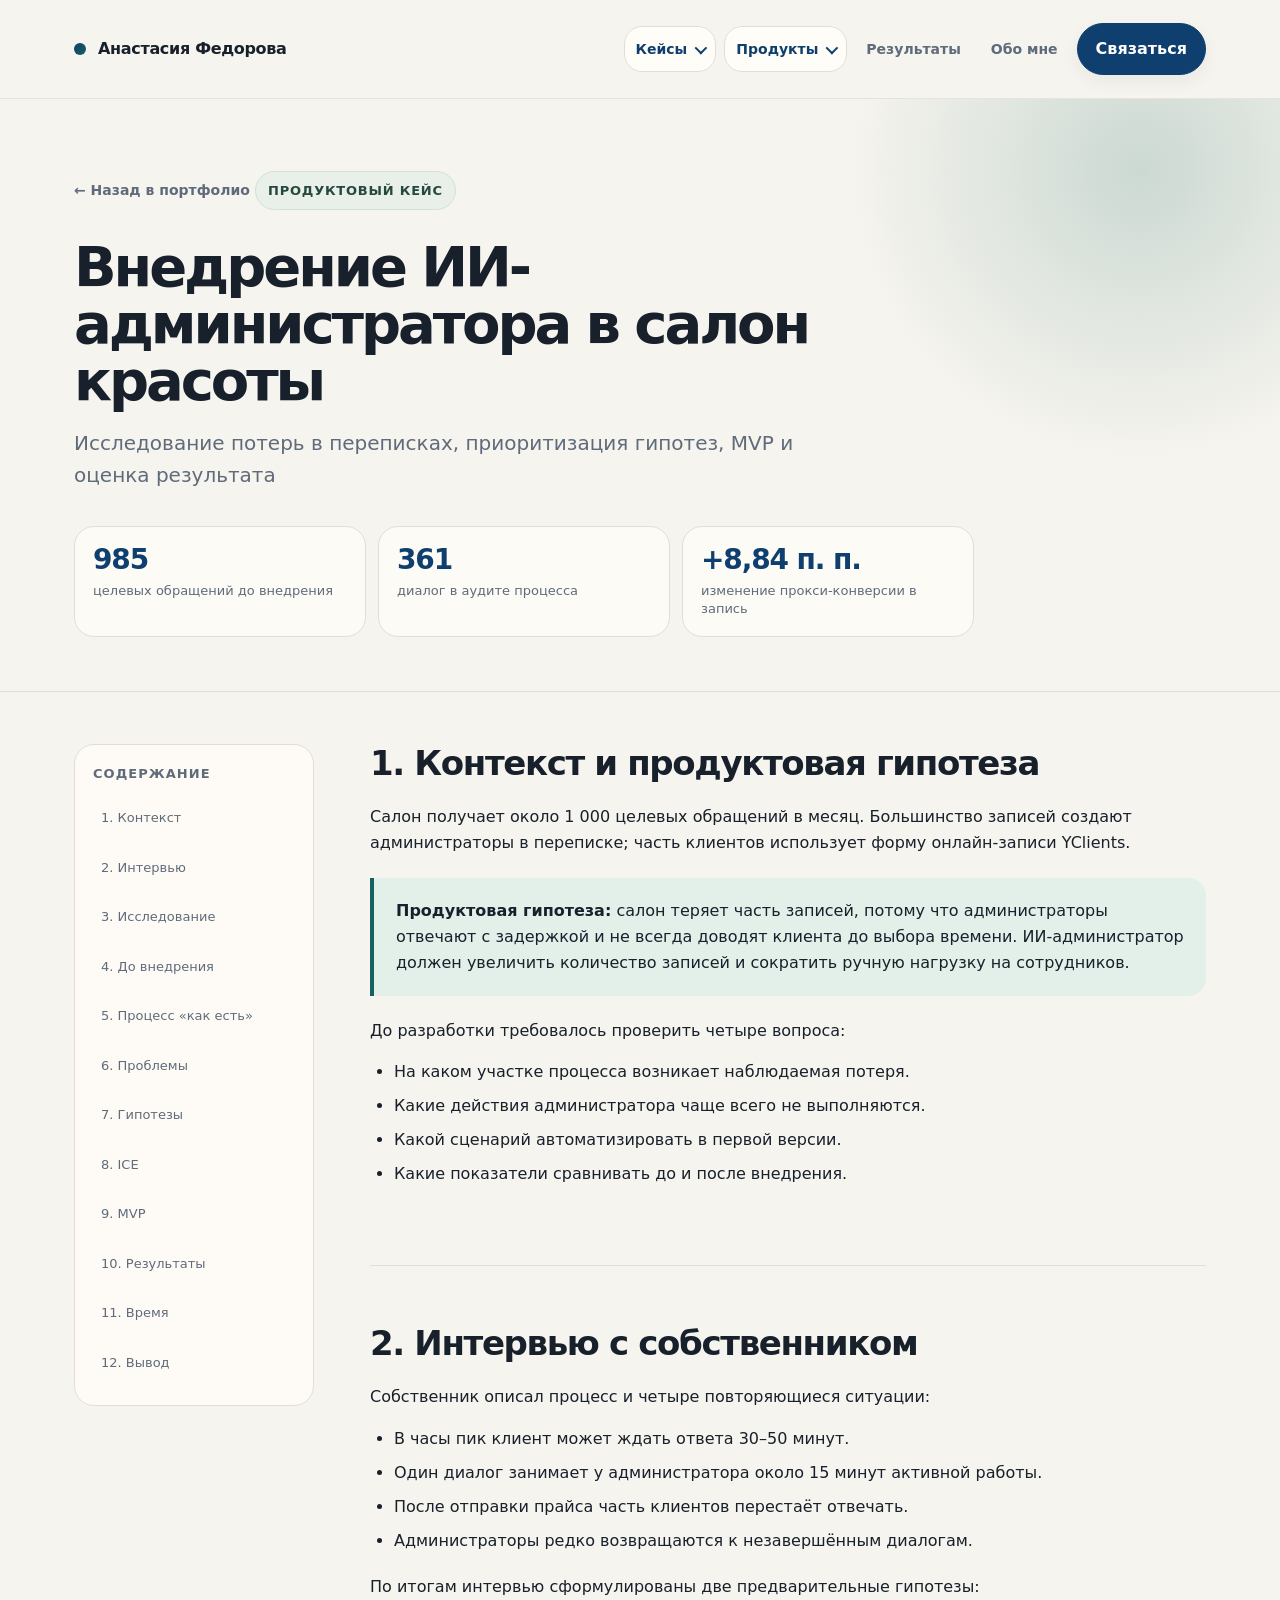
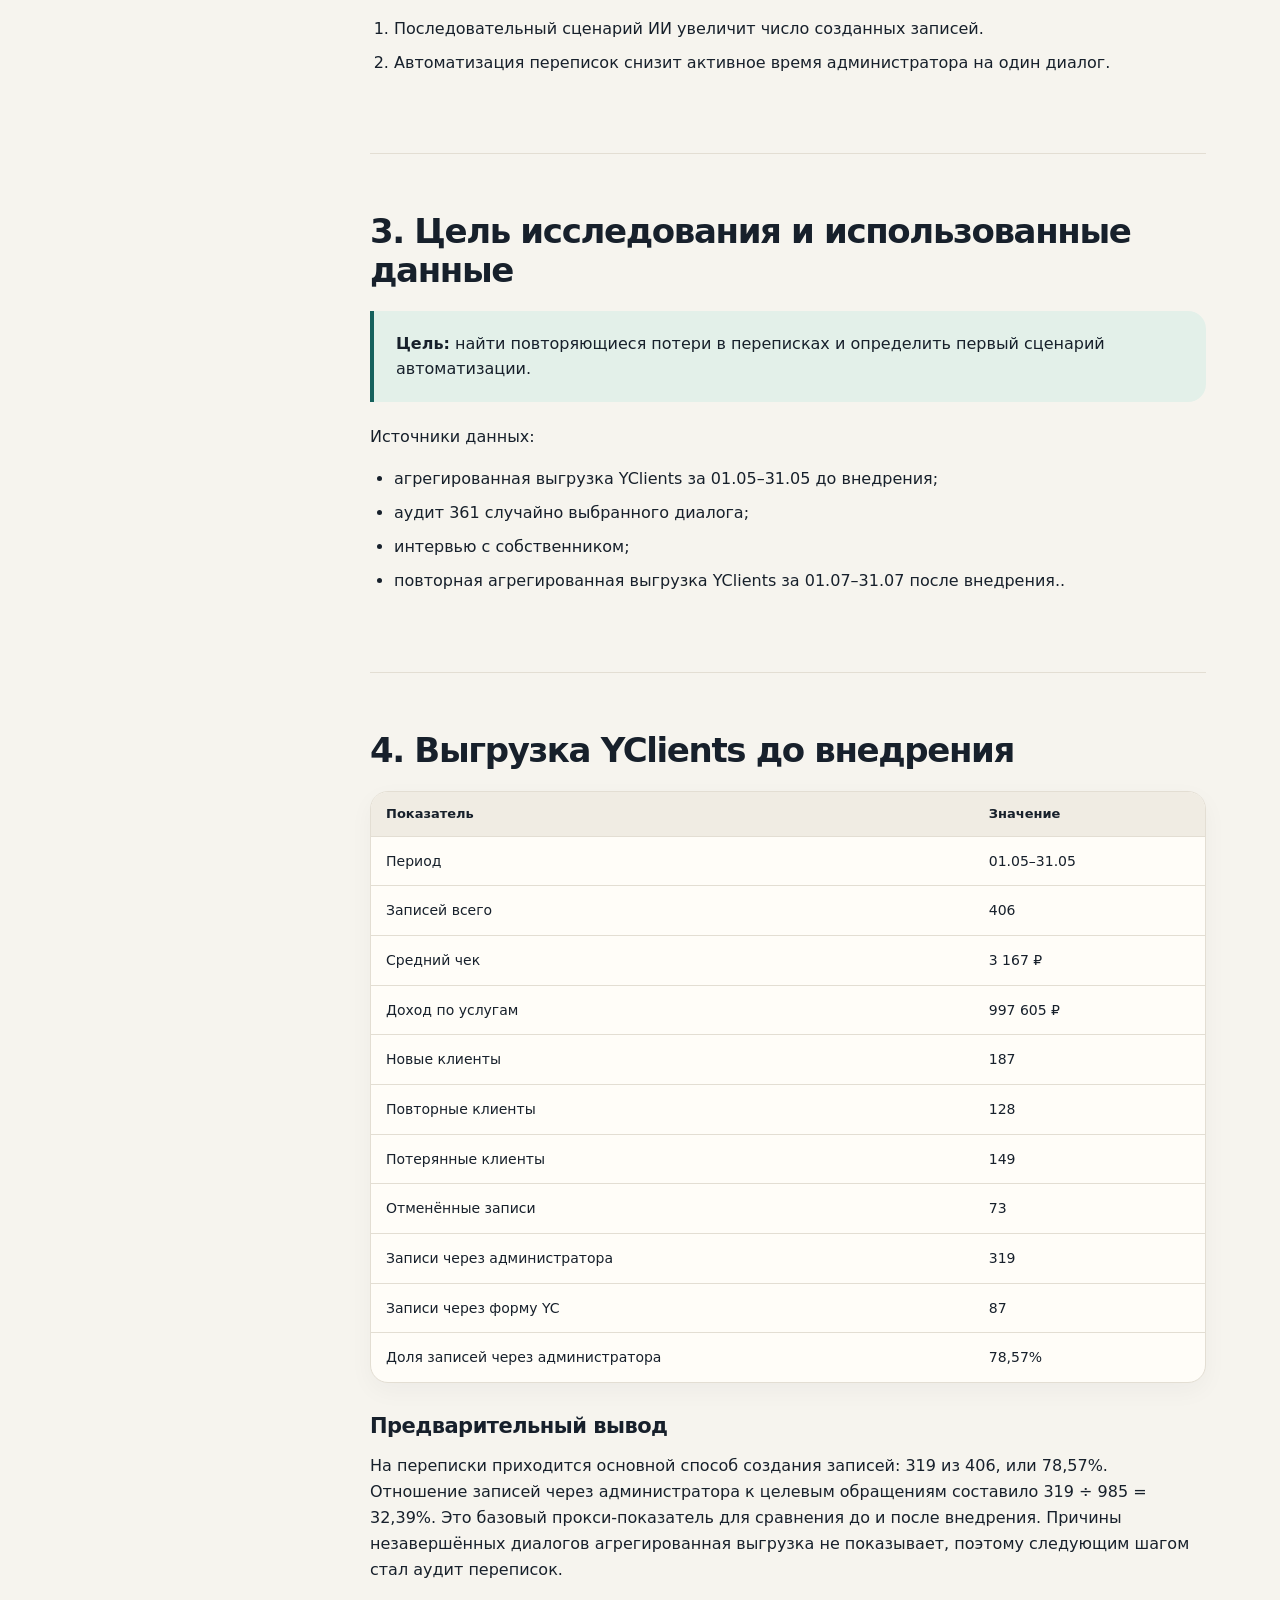
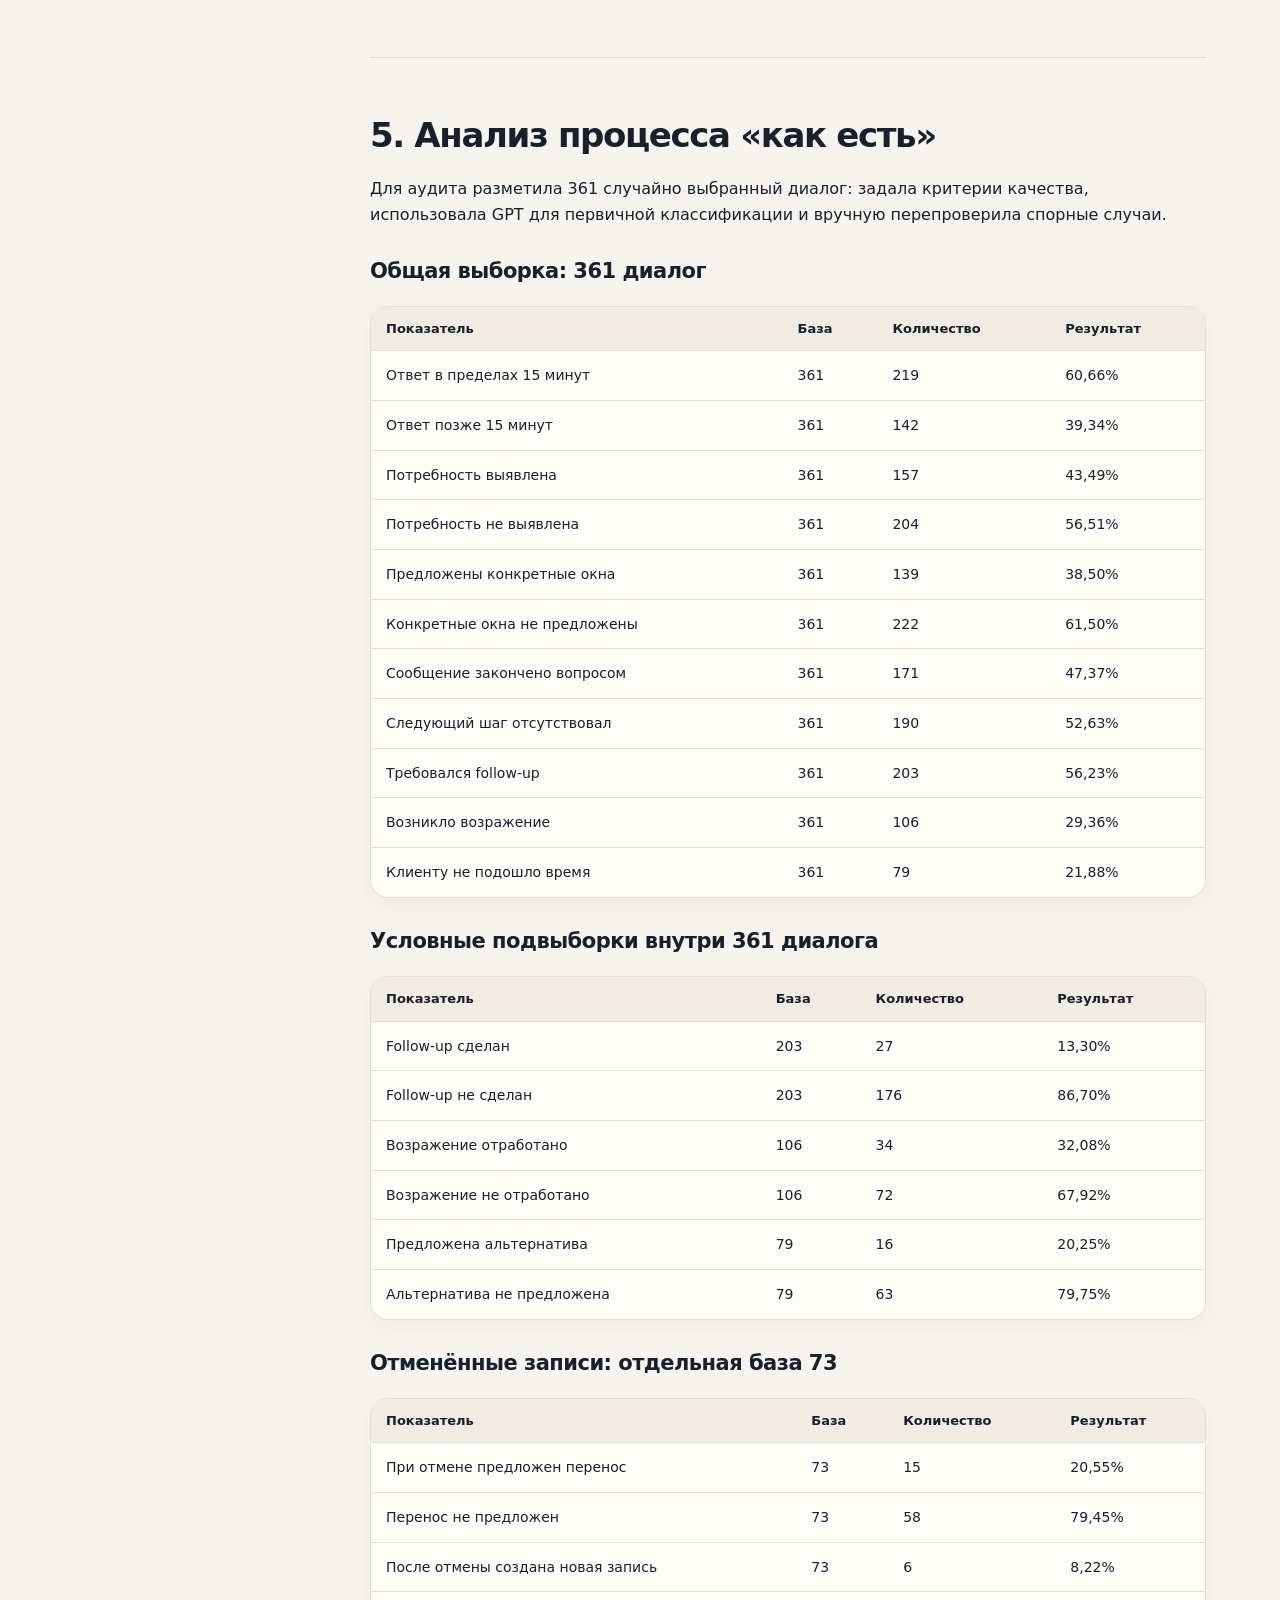
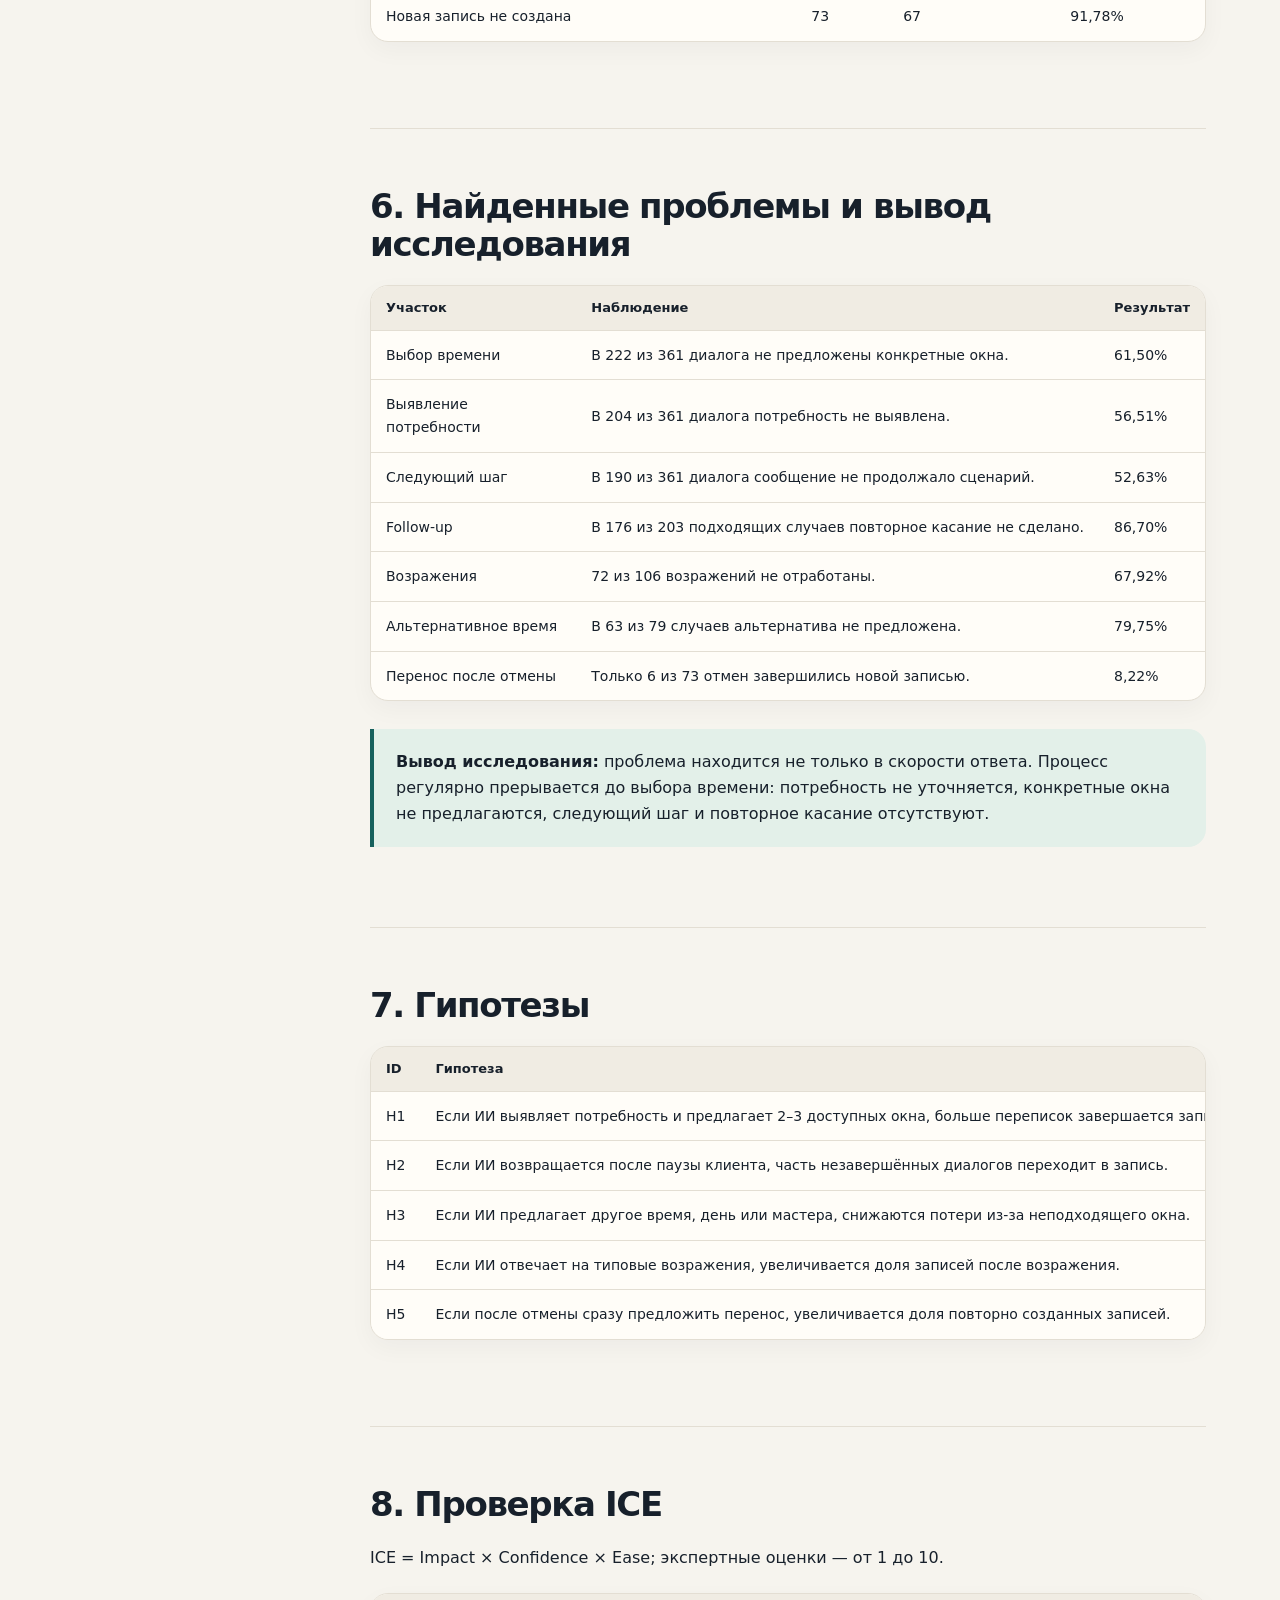
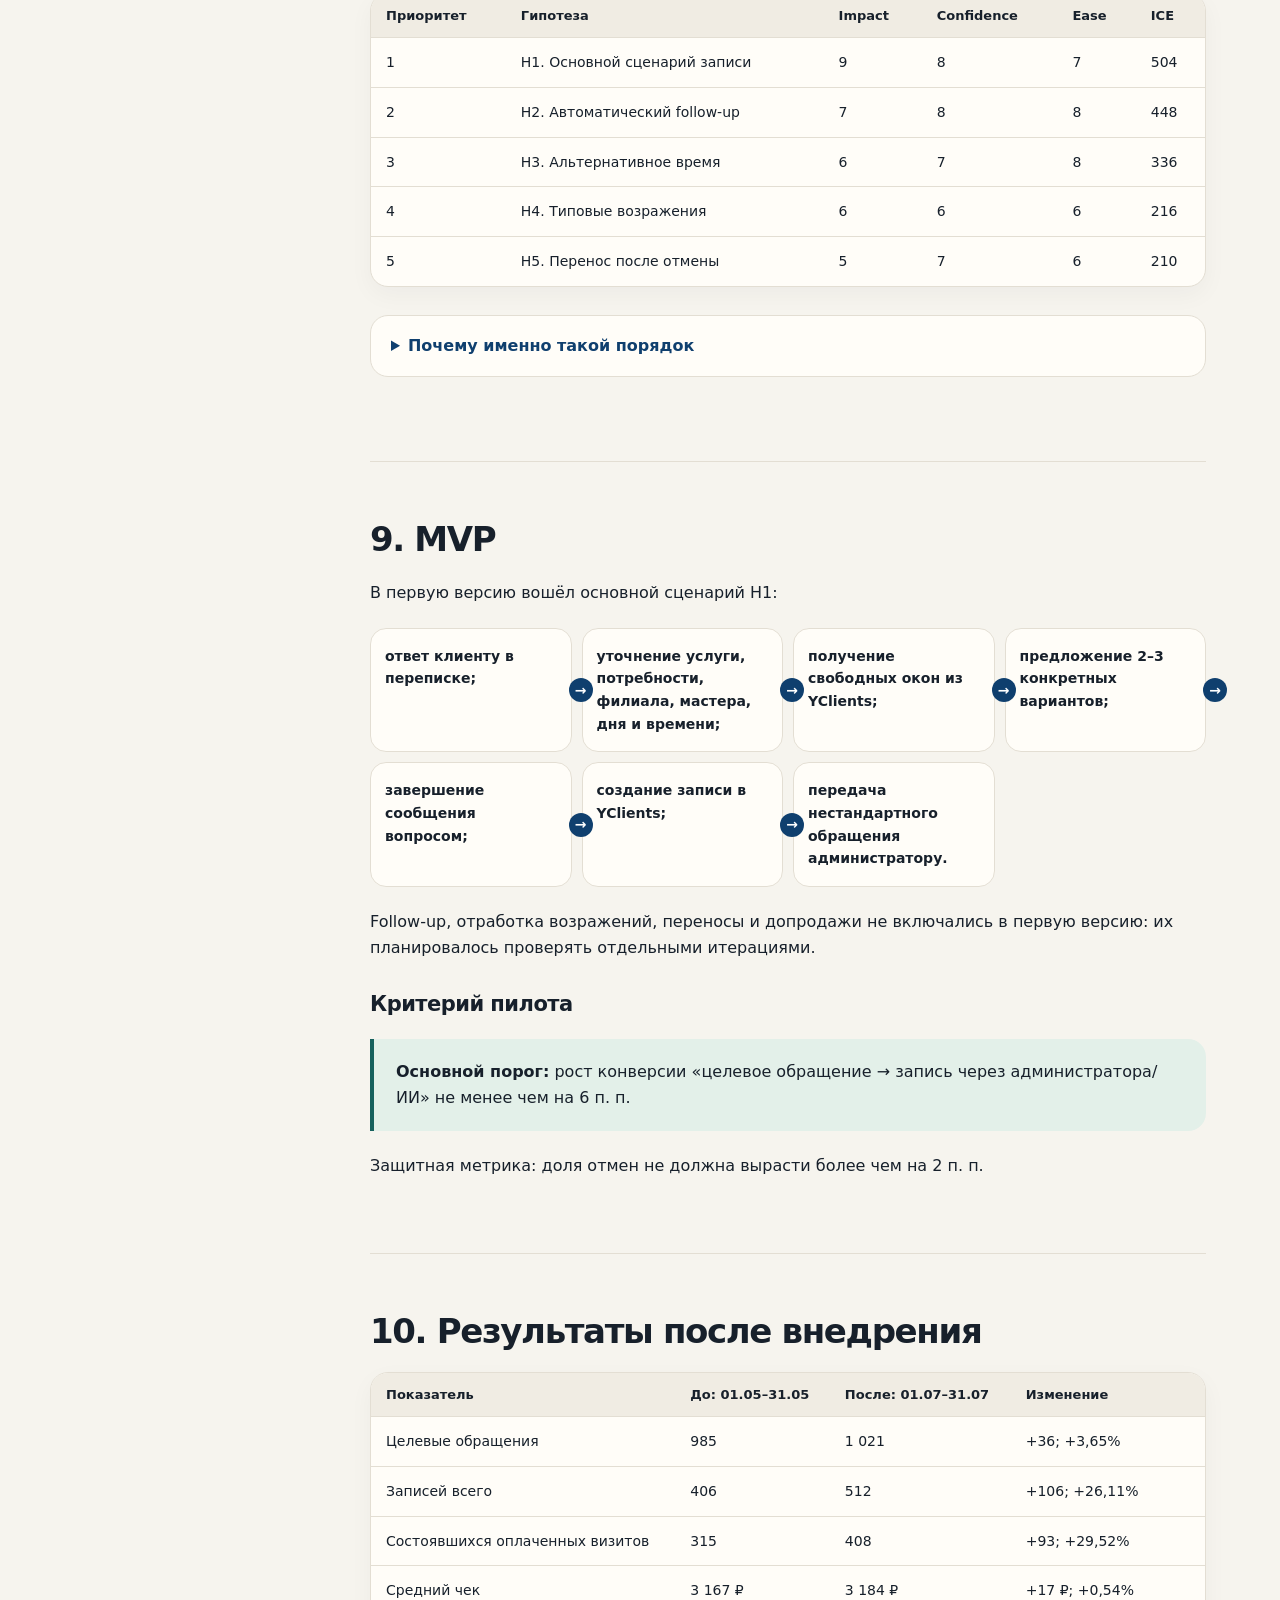
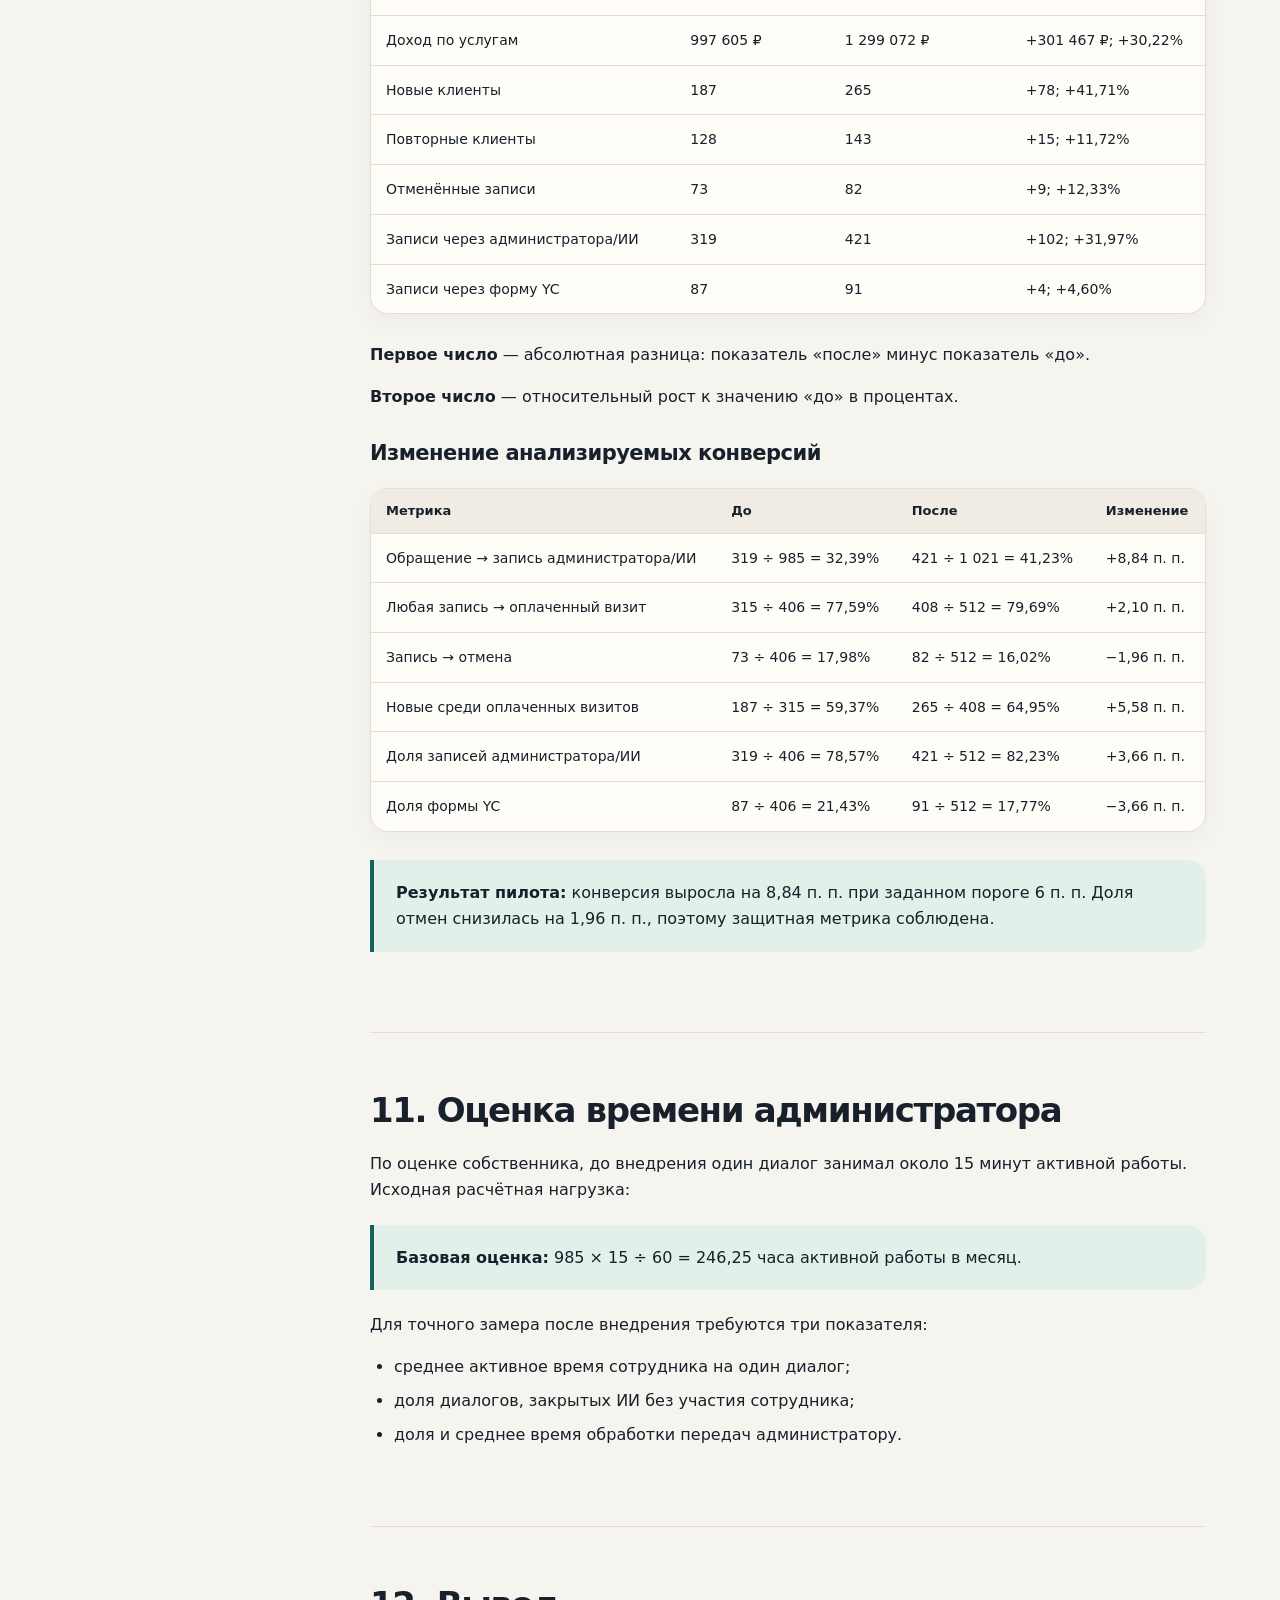
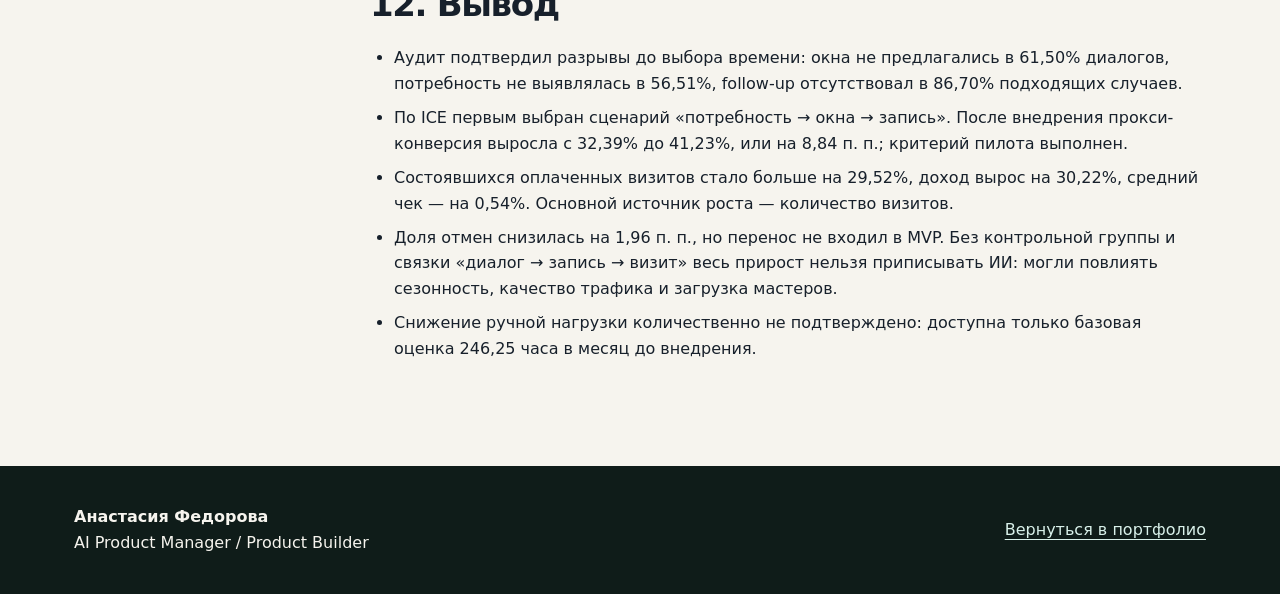
==== commit 8d6aa2b1: "Add global navigation to AI admin case" ====
--- a/cases/ai-admin/index.html
+++ b/cases/ai-admin/index.html
@@ -8,9 +8,18 @@
   <link rel="stylesheet" href="../../assets/case.css">
 </head>
 <body>
-<header class="site-header"><div class="wrap nav"><a class="brand" href="../../"><span class="brand-dot"></span><span>Анастасия Федорова</span></a><a class="back" href="../../#hermes">← Назад в портфолио</a></div></header>
+<header class="site-header"><div class="wrap nav">
+  <a class="brand" href="../../"><span class="brand-dot"></span><span>Анастасия Федорова</span></a>
+  <nav class="nav-links" aria-label="Основная навигация">
+    <details class="nav-group"><summary>Кейсы</summary><div class="dropdown"><a href="./"><strong>ИИ-администратор</strong><span>Аудит 361 диалога → гипотезы → MVP → результат</span></a><a href="../../#vitabot"><strong>VitaBot</strong><span>Проектирование продукта от идеи до MVP</span></a></div></details>
+    <details class="nav-group"><summary>Продукты</summary><div class="dropdown"><a href="../../#hermes"><strong>Veluna AI</strong><span>ИИ-администраторы для клиентских коммуникаций</span></a><a href="../../#lifegame"><strong>Life Game</strong><span>Pet-product для целей, задач и привычек</span></a></div></details>
+    <a class="nav-link" href="../../#evidence">Результаты</a><a class="nav-link" href="../../#top">Обо мне</a><a class="btn primary" href="https://t.me/anastasia_germes">Связаться</a>
+  </nav>
+  <details class="mobile-nav"><summary aria-label="Открыть меню"><span class="menu-icon" aria-hidden="true"></span></summary><nav class="mobile-panel" aria-label="Мобильная навигация"><div class="mobile-label">Кейсы</div><a href="./">ИИ-администратор</a><a href="../../#vitabot">VitaBot</a><div class="mobile-label">Продукты</div><a href="../../#hermes">Veluna AI</a><a href="../../#lifegame">Life Game</a><div class="mobile-label">Портфолио</div><a href="../../#evidence">Результаты</a><a href="../../#top">Обо мне</a><a class="mobile-contact" href="https://t.me/anastasia_germes">Связаться</a></nav></details>
+</div></header>
 <main>
 <section class="case-hero"><div class="wrap">
+  <a class="case-back" href="../../#hermes">← Назад в портфолио</a>
   <div class="eyebrow">ПРОДУКТОВЫЙ КЕЙС</div>
   <h1>Внедрение ИИ-администратора в салон красоты</h1>
   <p class="lead">Исследование потерь в переписках, приоритизация гипотез, MVP и оценка результата</p>
--- a/assets/case.css
+++ b/assets/case.css
@@ -13,8 +13,23 @@
 .nav{min-height:72px;display:flex;align-items:center;justify-content:space-between;gap:24px}
 .brand{display:flex;align-items:center;gap:12px;font-weight:800;letter-spacing:-.02em}
 .brand-dot{width:12px;height:12px;border-radius:50%;background:linear-gradient(135deg,var(--accent),var(--accent2))}
-.back{font-size:14px;color:var(--muted);font-weight:700}
-.back:hover{color:var(--ink)}
+.nav-links{display:flex;gap:8px;font-size:14px;color:var(--muted);align-items:center}
+.nav-link,.nav-group>summary{display:flex;align-items:center;min-height:44px;padding:0 11px;border-radius:12px;font-weight:700;cursor:pointer;list-style:none}
+.nav-group>summary::-webkit-details-marker,.mobile-nav>summary::-webkit-details-marker{display:none}
+.nav-link:hover,.nav-group>summary:hover,.nav-group[open]>summary{background:var(--paper);color:var(--ink)}
+.nav-group{position:relative}.nav-group>summary:after{content:"";width:7px;height:7px;margin-left:8px;border-right:2px solid currentColor;border-bottom:2px solid currentColor;transform:rotate(45deg) translateY(-2px)}
+.nav-group[open]>summary:after{transform:rotate(225deg) translate(-1px,-1px)}
+.dropdown{position:absolute;top:calc(100% + 10px);left:0;width:330px;padding:10px;border:1px solid var(--line);border-radius:18px;background:var(--paper);box-shadow:var(--shadow)}
+.dropdown a{display:block;padding:12px;border-radius:12px;color:var(--ink)}.dropdown a:hover{background:var(--green)}
+.dropdown strong,.dropdown span{display:block}.dropdown span{margin-top:3px;color:var(--muted);font-size:12px;line-height:1.4}
+.btn{display:inline-flex;align-items:center;justify-content:center;min-height:48px;border-radius:999px;padding:12px 18px;color:var(--ink);font-size:16px;font-weight:700;border:1px solid var(--line);background:var(--paper);box-shadow:0 6px 18px rgba(23,32,43,.06)}
+.btn.primary{background:var(--accent);color:#fff;border-color:var(--accent)}.btn:hover{background:#f3eee5}.btn.primary:hover{background:#0b345c}
+.mobile-nav{display:none;position:relative}.mobile-nav>summary{display:grid;place-items:center;width:48px;height:48px;border:1px solid var(--line);border-radius:14px;background:var(--paper);cursor:pointer;list-style:none}
+.menu-icon,.menu-icon:before,.menu-icon:after{display:block;width:21px;height:2px;border-radius:2px;background:var(--ink)}.menu-icon{position:relative}.menu-icon:before,.menu-icon:after{content:"";position:absolute;left:0}.menu-icon:before{top:-7px}.menu-icon:after{top:7px}
+.mobile-nav[open] .menu-icon{background:transparent}.mobile-nav[open] .menu-icon:before{top:0;transform:rotate(45deg)}.mobile-nav[open] .menu-icon:after{top:0;transform:rotate(-45deg)}
+.mobile-panel{position:absolute;right:0;top:58px;width:min(360px,calc(100vw - 32px));max-height:calc(100vh - 92px);overflow:auto;padding:16px;border:1px solid var(--line);border-radius:20px;background:var(--paper);box-shadow:var(--shadow)}
+.mobile-label{margin:8px 10px 5px;color:var(--muted);font-size:11px;font-weight:800;letter-spacing:.08em;text-transform:uppercase}.mobile-panel a{display:block;padding:11px 10px;border-radius:11px;font-weight:700;color:var(--ink)}.mobile-panel a:hover{background:var(--green)}.mobile-panel .mobile-contact{margin-top:12px;text-align:center;background:var(--accent);color:#fff}
+.case-back{display:inline-flex;margin-bottom:18px;color:var(--muted);font-size:14px;font-weight:700}.case-back:hover{color:var(--ink)}
 .case-hero{padding:72px 0 54px;position:relative;overflow:hidden;border-bottom:1px solid var(--line)}
 .case-hero:before{content:"";position:absolute;right:-170px;top:-240px;width:620px;height:620px;border-radius:50%;background:radial-gradient(circle,rgba(22,97,93,.19),transparent 67%);pointer-events:none}
 .eyebrow{display:inline-flex;padding:8px 12px;border:1px solid #d4e0d6;border-radius:999px;background:#e9efe9;color:#25493f;font-size:13px;font-weight:800;text-transform:uppercase;letter-spacing:.06em}
@@ -59,7 +74,7 @@
 .footer-inner{display:flex;justify-content:space-between;gap:24px;align-items:center}
 .footer a{text-decoration:underline;text-underline-offset:4px;color:#d9f1ea}
 @media(max-width:980px){
-  h1{font-size:46px}.case-layout{grid-template-columns:1fr;gap:28px}.toc{position:relative;top:auto}.toc ol{grid-template-columns:repeat(3,1fr)}
+  .nav-links{display:none}.mobile-nav{display:block}h1{font-size:46px}.case-layout{grid-template-columns:1fr;gap:28px}.toc{position:relative;top:auto}.toc ol{grid-template-columns:repeat(3,1fr)}
   .flow{grid-template-columns:repeat(2,1fr)}.flow div:nth-child(2):after{display:none}
 }
 @media(max-width:640px){
